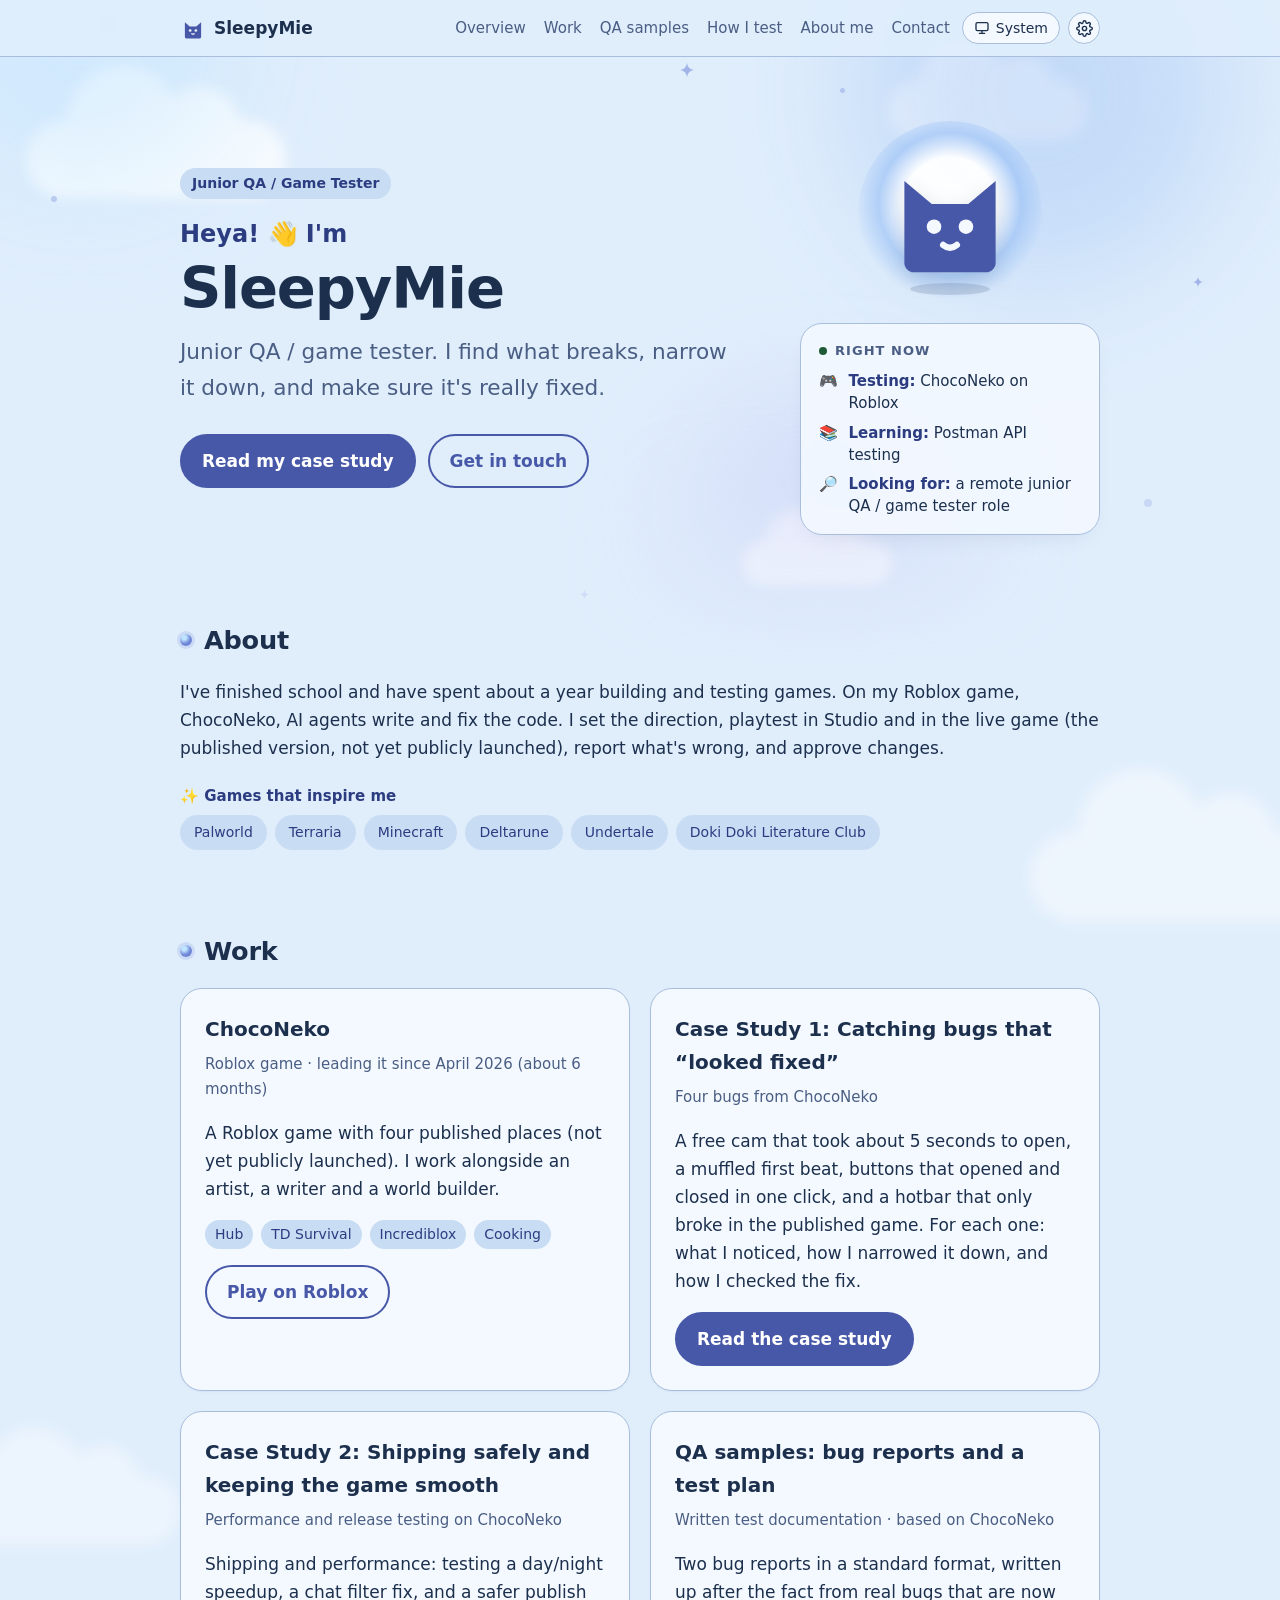
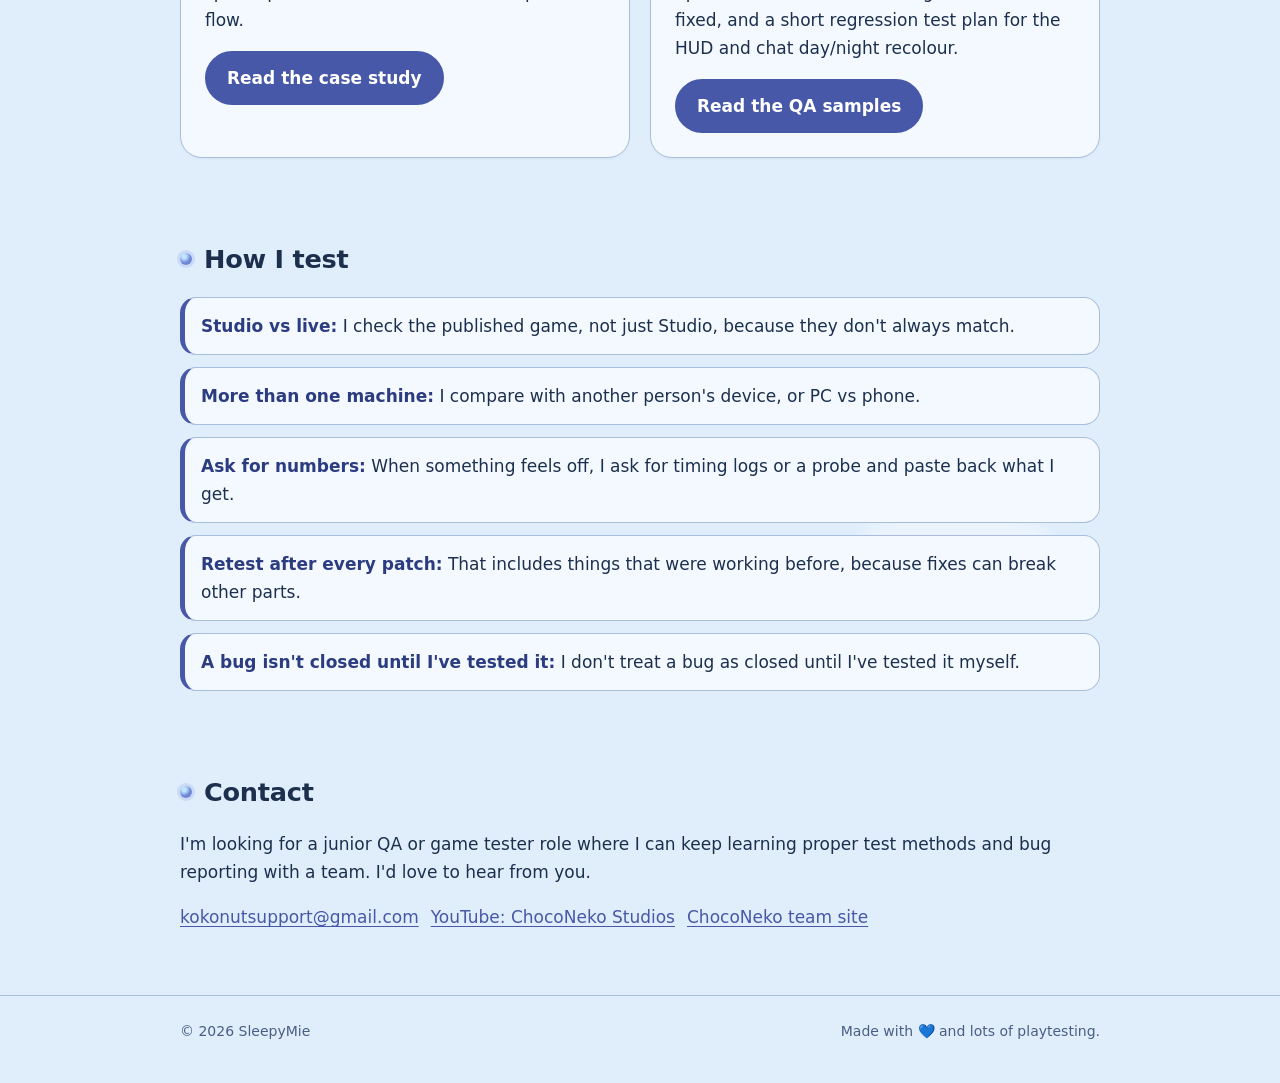
==== index.html @ c4dbbc70 "Night sky FX and Site settings panel" ====
<!doctype html>
<html lang="en">
<head>
<meta charset="utf-8">
<meta name="viewport" content="width=device-width,initial-scale=1">
<meta name="color-scheme" content="light dark">
<meta name="theme-color" content="#e0eefc" media="(prefers-color-scheme: light)">
<meta name="theme-color" content="#0e1626" media="(prefers-color-scheme: dark)">
<script>(function(d){var t,f,r,n=navigator,c=n.connection,m=function(q){return!!(window.matchMedia&&matchMedia(q).matches)};try{t=localStorage.getItem('theme');f=localStorage.getItem('fx');r=localStorage.getItem('reduceMotion')}catch(e){}if(t==='light'||t==='dark')d.setAttribute('data-theme',t);if(f!=='full'&&f!=='lite'&&f!=='off'){f=(m('(max-width:600px)')||(n.hardwareConcurrency&&n.hardwareConcurrency<=4)||(c&&c.saveData))?'lite':'full';d.setAttribute('data-fx-auto',f)}d.setAttribute('data-fx',f);d.setAttribute('data-motion',r==='1'||(r!=='0'&&m('(prefers-reduced-motion: reduce)'))?'reduce':'ok')})(document.documentElement)</script>
<title>SleepyMie | Junior QA / Game Tester</title>
<meta name="description" content="SleepyMie, junior QA and game tester. I find what breaks, narrow it down, and make sure it's really fixed.">
<link rel="stylesheet" href="styles.css">
<script src="theme.js" defer></script>
<script src="settings.js" defer></script>
<script src="fx.js" defer></script>
</head>
<body>
<div class="nightfx" aria-hidden="true"><div class="starfield"><i class="sf sf1"></i><i class="sf sf2"></i><i class="sf sf3"></i><i class="sf sf4"></i></div><div class="haze"><i class="hz h1"></i><i class="hz h2"></i><i class="hz h3"></i><i class="hz h4"></i></div></div>
<div class="sky" aria-hidden="true"><div class="orbs"><span class="orb o1"></span><span class="orb o2"></span><span class="orb o3"></span><span class="orb o4"></span><span class="orb o5"></span><span class="orb o6"></span><span class="orb o7"></span><span class="orb o8"></span><span class="star t1"></span><span class="star t2"></span><span class="star t3"></span><span class="star t4"></span><span class="star t5"></span><span class="star t6"></span><span class="star t7"></span><span class="star t8"></span><span class="star big t9"></span><span class="star big t10"></span><span class="star big t11"></span><span class="star big t12"></span></div><div class="clouds"><span class="cloud c1"></span><span class="cloud c2"></span><span class="cloud c3"></span><span class="cloud c4"></span><span class="cloud c5"></span><span class="cloud c6"></span></div></div>
<header class="nav"><div class="wrap">
  <a class="brand" href="#top"><svg viewBox="0 0 32 32" aria-hidden="true"><path d="M6 27V9l6 5h8l6-5v18c0 1-1 2-2 2H8c-1 0-2-1-2-2z" fill="currentColor"/><circle class="logo-face" cx="12.5" cy="19" r="1.6"/><circle class="logo-face" cx="19.5" cy="19" r="1.6"/><path class="logo-mouth" d="M14.5 23q1.5 1.2 3 0" stroke-width="1.4" fill="none" stroke-linecap="round"/></svg>SleepyMie</a>
  <nav aria-label="Main"><ul>
    <li class="hide-sm"><a href="#about">Overview</a></li>
    <li><a href="#work">Work</a></li>
    <li><a href="qa-samples.html">QA samples</a></li>
    <li class="hide-sm"><a href="#how-i-test">How I test</a></li>
    <li><a href="about-me.html">About me</a></li>
    <li><a href="#contact">Contact</a></li>
  </ul></nav>
  <button type="button" class="theme-toggle" id="theme-toggle" data-mode="system" aria-label="Theme: System. Switch to Light" title="Theme: System" hidden><svg class="i-system" viewBox="0 0 24 24" aria-hidden="true"><rect x="3" y="4" width="18" height="12" rx="2"/><path d="M8 20h8M12 16v4"/></svg><svg class="i-light" viewBox="0 0 24 24" aria-hidden="true"><circle cx="12" cy="12" r="4"/><path d="M12 2v2M12 20v2M4.9 4.9l1.4 1.4M17.7 17.7l1.4 1.4M2 12h2M20 12h2M4.9 19.1l1.4-1.4M17.7 6.3l1.4-1.4"/></svg><svg class="i-dark" viewBox="0 0 24 24" aria-hidden="true"><path d="M21 12.8A9 9 0 1 1 11.2 3a7 7 0 0 0 9.8 9.8z"/></svg><span class="theme-label">System</span></button>
  <button type="button" class="settings-toggle" id="settings-toggle" aria-haspopup="dialog" aria-expanded="false" aria-label="Site settings" title="Site settings" hidden><svg viewBox="0 0 24 24" aria-hidden="true"><circle cx="12" cy="12" r="3"/><path d="M19.4 15a1.65 1.65 0 0 0 .33 1.82l.06.06a2 2 0 1 1-2.83 2.83l-.06-.06a1.65 1.65 0 0 0-1.82-.33 1.65 1.65 0 0 0-1 1.51V21a2 2 0 1 1-4 0v-.09A1.65 1.65 0 0 0 9 19.4a1.65 1.65 0 0 0-1.82.33l-.06.06a2 2 0 1 1-2.83-2.83l.06-.06A1.65 1.65 0 0 0 4.68 15a1.65 1.65 0 0 0-1.51-1H3a2 2 0 1 1 0-4h.09A1.65 1.65 0 0 0 4.6 9a1.65 1.65 0 0 0-.33-1.82l-.06-.06a2 2 0 1 1 2.83-2.83l.06.06A1.65 1.65 0 0 0 9 4.68a1.65 1.65 0 0 0 1-1.51V3a2 2 0 1 1 4 0v.09a1.65 1.65 0 0 0 1 1.51 1.65 1.65 0 0 0 1.82-.33l.06-.06a2 2 0 1 1 2.83 2.83l-.06.06A1.65 1.65 0 0 0 19.4 9a1.65 1.65 0 0 0 1.51 1H21a2 2 0 1 1 0 4h-.09a1.65 1.65 0 0 0-1.51 1z"/></svg></button>
</div></header>

<main id="top" class="wrap">
  <section class="hero">
    <div class="hero-bg" aria-hidden="true">
      <span class="blob b1"></span><span class="blob b2"></span><span class="blob b3"></span>
      <span class="spark s1"><svg viewBox="0 0 10 10"><path d="M5 0q.6 4.4 5 5-4.4.6-5 5-.6-4.4-5-5 4.4-.6 5-5z"/></svg></span><span class="spark s2"><svg viewBox="0 0 10 10"><path d="M5 0q.6 4.4 5 5-4.4.6-5 5-.6-4.4-5-5 4.4-.6 5-5z"/></svg></span><span class="spark s3"><svg viewBox="0 0 10 10"><path d="M5 0q.6 4.4 5 5-4.4.6-5 5-.6-4.4-5-5 4.4-.6 5-5z"/></svg></span><span class="spark s4"><svg viewBox="0 0 10 10"><path d="M5 0q.6 4.4 5 5-4.4.6-5 5-.6-4.4-5-5 4.4-.6 5-5z"/></svg></span>
      <span class="dot d1"></span><span class="dot d2"></span><span class="dot d3"></span>
    </div>
    <div class="hero-grid">
      <div class="hero-text">
        <span class="tag">Junior QA / Game Tester</span>
        <p class="hello">Heya! <span class="wave">👋</span> I'm</p>
        <h1>SleepyMie</h1>
        <p class="lead">Junior QA / game tester. I find what breaks, narrow it down, and make sure it's really fixed.</p>
        <div class="btns">
          <a class="btn primary" href="case-study-1.html">Read my case study</a>
          <a class="btn ghost" href="#contact">Get in touch</a>
        </div>
      </div>
      <div class="hero-side">
        <div class="mascot" aria-hidden="true">
          <svg class="mascot-cat" viewBox="0 0 32 32"><path d="M6 27V9l6 5h8l6-5v18c0 1-1 2-2 2H8c-1 0-2-1-2-2z" fill="currentColor"/><g class="eyes"><circle class="logo-face" cx="12.5" cy="19" r="1.6"/><circle class="logo-face" cx="19.5" cy="19" r="1.6"/></g><path class="logo-mouth" d="M14.5 23q1.5 1.2 3 0" stroke-width="1.4" fill="none" stroke-linecap="round"/></svg>
          <span class="mascot-shadow"></span>
        </div>
        <div class="now-card">
          <h2 class="now-title"><span class="now-dot" aria-hidden="true"></span>Right now</h2>
          <ul>
            <li><span class="emo" aria-hidden="true">🎮</span><span><strong>Testing:</strong> ChocoNeko on Roblox</span></li>
            <li><span class="emo" aria-hidden="true">📚</span><span><strong>Learning:</strong> Postman API testing</span></li>
            <li><span class="emo" aria-hidden="true">🔎</span><span><strong>Looking for:</strong> a remote junior QA / game tester role</span></li>
          </ul>
        </div>
      </div>
    </div>
  </section>

  <section id="about">
    <h2>About</h2>
    <p>I've finished school and have spent about a year building and testing games. On my Roblox game, ChocoNeko, AI agents write and fix the code. I set the direction, playtest in Studio and in the live game (the published version, not yet publicly launched), report what's wrong, and approve changes.</p>
    <div class="inspire">
      <p class="inspire-title"><span aria-hidden="true">✨</span> Games that inspire me</p>
      <ul class="chips games" aria-label="Games that inspire me">
        <li><a href="about-me.html">Palworld</a></li>
        <li><a href="about-me.html">Terraria</a></li>
        <li><a href="about-me.html">Minecraft</a></li>
        <li><a href="about-me.html">Deltarune</a></li>
        <li><a href="about-me.html">Undertale</a></li>
        <li><a href="about-me.html">Doki Doki Literature Club</a></li>
      </ul>
    </div>
  </section>

  <section id="work">
    <h2>Work</h2>
    <div class="grid two">
      <div class="card">
        <h3>ChocoNeko</h3>
        <p class="meta">Roblox game &middot; leading it since April 2026 (about 6 months)</p>
        <p>A Roblox game with four published places (not yet publicly launched). I work alongside an artist, a writer and a world builder.</p>
        <ul class="chips" aria-label="Published places">
          <li>Hub</li><li>TD Survival</li><li>Incrediblox</li><li>Cooking</li>
        </ul>
        <a class="btn" href="https://www.roblox.com/games/129419556998762/Choco-Neko" target="_blank" rel="noopener">Play on Roblox</a>
      </div>
      <div class="card">
        <h3>Case Study 1: Catching bugs that &ldquo;looked fixed&rdquo;</h3>
        <p class="meta">Four bugs from ChocoNeko</p>
        <p>A free cam that took about 5 seconds to open, a muffled first beat, buttons that opened and closed in one click, and a hotbar that only broke in the published game. For each one: what I noticed, how I narrowed it down, and how I checked the fix.</p>
        <a class="btn primary" href="case-study-1.html">Read the case study</a>
      </div>
      <div class="card">
        <h3>Case Study 2: Shipping safely and keeping the game smooth</h3>
        <p class="meta">Performance and release testing on ChocoNeko</p>
        <p>Shipping and performance: testing a day/night speedup, a chat filter fix, and a safer publish flow.</p>
        <a class="btn primary" href="case-study-2.html">Read the case study</a>
      </div>
      <div class="card">
        <h3>QA samples: bug reports and a test plan</h3>
        <p class="meta">Written test documentation &middot; based on ChocoNeko</p>
        <p>Two bug reports in a standard format, written up after the fact from real bugs that are now fixed, and a short regression test plan for the HUD and chat day/night recolour.</p>
        <a class="btn primary" href="qa-samples.html">Read the QA samples</a>
      </div>
    </div>
  </section>

  <section id="how-i-test">
    <h2>How I test</h2>
    <ul class="habits">
      <li><strong>Studio vs live:</strong> I check the published game, not just Studio, because they don't always match.</li>
      <li><strong>More than one machine:</strong> I compare with another person's device, or PC vs phone.</li>
      <li><strong>Ask for numbers:</strong> When something feels off, I ask for timing logs or a probe and paste back what I get.</li>
      <li><strong>Retest after every patch:</strong> That includes things that were working before, because fixes can break other parts.</li>
      <li><strong>A bug isn't closed until I've tested it:</strong> I don't treat a bug as closed until I've tested it myself.</li>
    </ul>
  </section>

  <section id="contact" class="contact">
    <h2>Contact</h2>
    <p>I'm looking for a junior QA or game tester role where I can keep learning proper test methods and bug reporting with a team. I'd love to hear from you.</p>
    <ul>
      <li><a href="mailto:kokonutsupport@gmail.com">kokonutsupport@gmail.com</a></li>
      <li><a href="https://www.youtube.com/@ChocoNekoStudios" target="_blank" rel="noopener">YouTube: ChocoNeko Studios</a></li>
      <li><a href="https://sleepymiemoo.github.io/choconeko-site/" target="_blank" rel="noopener">ChocoNeko team site</a></li>
    </ul>
  </section>
</main>

<footer><div class="wrap footer-row"><span>&copy; 2026 SleepyMie</span><span class="made">Made with <span aria-label="love" role="img">💙</span> and lots of playtesting.</span></div></footer>
</body>
</html>
---- styles.css ----
/* Theme: Blueberry (light) and Blueberry Night (dark), from the ChocoNeko UI theme */
:root{--radius:22px;--max:960px}
:root,[data-theme='light']{color-scheme:light;--bg:#e0eefc;--card:#f4f9ff;--soft:#c8dcf4;--tint:#ecf6ff;--tint-2:#d2e4f8;--border:#a8bedc;--text:#1c304e;--muted:#4a5e84;--strong:#2c3c80;--accent:#4858a8;--accent-hover:#36448a;--on-accent:#ffffff;--pop:#6f86d6;--ok-bg:#dcf1e3;--ok-text:#1f5a36;--danger-bg:#ffe0da;--danger-text:#a83026;--header-bg:rgba(224,238,252,.92);--shadow:rgba(28,48,78,.06);--logo:#4858a8;--logo-face:#f4f9ff;--blob-a:#9cc0f4;--blob-b:#b7b4f2;--blob-c:#bfe4ff;--shadow-lift:rgba(28,48,78,.14);--spark:#6f86d6;--halo:#ffffff;--halo-2:rgba(150,190,245,.6);--orb:#2c4180;--cloud:#ffffff;--orbs-vis:hidden;--clouds-vis:visible;--haze-a:#c4d2f6;--haze-b:#bcdcf8;--haze-c:#d2c8f4;--star:#ffffff}
[data-theme='dark']{color-scheme:dark;--bg:#0e1626;--card:#16223a;--soft:#1f3052;--tint:#1a2844;--tint-2:#223459;--border:#33497a;--text:#e4eeff;--muted:#a6b8d8;--strong:#c6d2ff;--accent:#9fb2ff;--accent-hover:#c2ceff;--on-accent:#0e1626;--pop:#8a9cf0;--ok-bg:#173a29;--ok-text:#a6e3bb;--danger-bg:#3d1d22;--danger-text:#ffb4aa;--header-bg:rgba(14,22,38,.9);--shadow:rgba(0,0,0,.3);--logo:#9fb2ff;--logo-face:#0e1626;--blob-a:#2b4f9c;--blob-b:#3d3b96;--blob-c:#1d5b8f;--shadow-lift:rgba(0,0,0,.45);--spark:#9fb2ff;--halo:#2c4180;--halo-2:rgba(44,65,128,.5);--orb:#25366c;--cloud:#ffffff;--orbs-vis:visible;--clouds-vis:hidden;--haze-a:#3b4fa8;--haze-b:#1e4f94;--haze-c:#4b3c9e;--star:#e8eeff}
@media (prefers-color-scheme: dark){
  :root:not([data-theme]){color-scheme:dark;--bg:#0e1626;--card:#16223a;--soft:#1f3052;--tint:#1a2844;--tint-2:#223459;--border:#33497a;--text:#e4eeff;--muted:#a6b8d8;--strong:#c6d2ff;--accent:#9fb2ff;--accent-hover:#c2ceff;--on-accent:#0e1626;--pop:#8a9cf0;--ok-bg:#173a29;--ok-text:#a6e3bb;--danger-bg:#3d1d22;--danger-text:#ffb4aa;--header-bg:rgba(14,22,38,.9);--shadow:rgba(0,0,0,.3);--logo:#9fb2ff;--logo-face:#0e1626;--blob-a:#2b4f9c;--blob-b:#3d3b96;--blob-c:#1d5b8f;--shadow-lift:rgba(0,0,0,.45);--spark:#9fb2ff;--halo:#2c4180;--halo-2:rgba(44,65,128,.5);--orb:#25366c;--cloud:#ffffff;--orbs-vis:visible;--clouds-vis:hidden;--haze-a:#3b4fa8;--haze-b:#1e4f94;--haze-c:#4b3c9e;--star:#e8eeff}
}
*{box-sizing:border-box}
html{scroll-behavior:smooth}
body{margin:0;background:var(--bg);color:var(--text);font:17px/1.65 system-ui,-apple-system,"Segoe UI",Roboto,Helvetica,Arial,sans-serif;-webkit-font-smoothing:antialiased}
a{color:var(--accent);text-underline-offset:3px}
a:hover{color:var(--accent-hover)}
a:focus-visible{outline:3px solid var(--accent);outline-offset:2px;border-radius:4px}
.wrap{max-width:var(--max);margin:0 auto;padding:0 20px}
header.nav{position:sticky;top:0;z-index:5;background:var(--header-bg);backdrop-filter:blur(6px);border-bottom:1px solid var(--border)}
header.nav .wrap{display:flex;align-items:center;justify-content:space-between;height:56px}
.brand{font-weight:700;text-decoration:none;color:var(--text);display:flex;align-items:center;gap:8px}
.brand svg{width:26px;height:26px;color:var(--logo)}
.brand svg .logo-face{fill:var(--logo-face)}
.brand svg .logo-mouth{stroke:var(--logo-face)}
nav ul{display:flex;gap:18px;list-style:none;margin:0;padding:0;font-size:15px}
nav a{text-decoration:none;color:var(--muted)}
nav a:hover{color:var(--accent)}
nav a[aria-current="page"]{color:var(--text);font-weight:600}
.hero{padding:72px 0 48px}
.hero .tag{display:inline-block;background:var(--soft);color:var(--strong);font-size:14px;font-weight:600;padding:4px 12px;border-radius:999px;margin-bottom:16px}
.hero h1{font-size:clamp(2.4rem,6vw,3.6rem);line-height:1.1;margin:0 0 14px;letter-spacing:-.02em}
.hero p.lead{font-size:clamp(1.1rem,2.4vw,1.35rem);color:var(--muted);max-width:40ch;margin:0 0 28px}
.btns{display:flex;flex-wrap:wrap;gap:12px}
.btn{display:inline-block;padding:11px 20px;border-radius:999px;font-weight:600;text-decoration:none;border:2px solid var(--accent);transition:transform .18s cubic-bezier(.34,1.56,.64,1),background-color .18s,border-color .18s,color .18s}
.btn:hover{transform:translateY(-2px) scale(1.03)}
.btn:active{transform:translateY(0) scale(.98)}
.btn.primary{background:var(--accent);color:var(--on-accent)}
.btn.primary:hover{background:var(--accent-hover);border-color:var(--accent-hover);color:var(--on-accent)}
.btn.ghost{color:var(--accent)}
section{padding:40px 0}
section h2{font-size:1.6rem;margin:0 0 16px;letter-spacing:-.01em}
section h2::before{content:"";display:inline-block;width:12px;height:12px;border-radius:50%;background:radial-gradient(circle at 35% 30%,var(--blob-c) 0 18%,var(--pop) 55%);box-shadow:0 0 0 3px color-mix(in srgb,var(--pop) 18%,transparent);margin-right:12px;vertical-align:middle;transform:translateY(-2px)}
.grid{display:grid;gap:20px;grid-template-columns:1fr}
@media(min-width:760px){.grid.two{grid-template-columns:1fr 1fr}}
.card{background:var(--card);border:1px solid var(--border);border-radius:var(--radius);padding:24px;box-shadow:0 1px 2px var(--shadow);transition:transform .22s ease,box-shadow .22s ease,border-color .22s ease}
.card:hover{transform:translateY(-4px);box-shadow:0 14px 30px -10px var(--shadow-lift);border-color:color-mix(in srgb,var(--accent) 35%,var(--border))}
.card h3{margin:0 0 6px;font-size:1.25rem}
.card .meta{color:var(--muted);font-size:15px;margin:0 0 12px}
.chips{display:flex;flex-wrap:wrap;gap:8px;margin:12px 0 16px;padding:0;list-style:none}
.chips li{background:var(--soft);color:var(--strong);font-size:14px;padding:3px 10px;border-radius:999px}
.placeholder-link{display:inline-block;font-family:ui-monospace,Menlo,Consolas,monospace;font-size:14px;background:var(--tint);border:1px dashed var(--accent);padding:4px 10px;border-radius:8px;color:var(--strong)}
ul.habits{list-style:none;padding:0;margin:0;display:grid;gap:12px}
ul.habits li{background:var(--card);border:1px solid var(--border);border-left:5px solid var(--accent);border-radius:16px;padding:14px 16px}
ul.habits strong{color:var(--strong)}
.contact ul{list-style:none;padding:0;margin:0;display:flex;flex-wrap:wrap;gap:12px}
footer{border-top:1px solid var(--border);color:var(--muted);font-size:14px;padding:24px 0 40px;margin-top:24px}
/* Case study article */
article.cs{max-width:720px;margin:0 auto;padding:40px 0 20px}
article.cs h1{font-size:clamp(1.9rem,5vw,2.6rem);line-height:1.15;margin:0 0 16px;letter-spacing:-.02em}
article.cs h2{font-size:1.35rem;margin:36px 0 10px}
article.cs h2::before{display:none}
article.cs hr{border:0;border-top:1px solid var(--border);margin:32px 0}
article.cs p{margin:0 0 14px}
article.cs ul{padding-left:20px}
article.cs li{margin-bottom:8px}
.media-ph{display:flex;align-items:center;justify-content:center;gap:10px;min-height:150px;margin:18px 0 6px;border:2px dashed var(--accent);border-radius:14px;background:repeating-linear-gradient(45deg,var(--tint),var(--tint) 12px,var(--tint-2) 12px,var(--tint-2) 24px);color:var(--strong);font-weight:600;text-align:center;padding:16px}
.media-ph span.kind{background:var(--accent);color:var(--on-accent);font-size:12px;letter-spacing:.06em;padding:2px 8px;border-radius:6px}
.back{display:inline-block;margin-top:24px}
@media(max-width:560px){nav ul{gap:12px;font-size:14px} nav li.hide-sm{display:none} .hero{padding:48px 0 32px} body{font-size:16px}}
article.cs.qa{max-width:820px}
.qa .toc{list-style:none;padding:0;margin:18px 0 0;display:grid;gap:8px}
.qa .toc li{margin:0}
.qa .kicker{margin:0 0 6px;font-size:14px;font-weight:600;color:var(--muted)}
.qa .label{display:inline-block;background:var(--soft);color:var(--strong);padding:2px 10px;border-radius:999px;font-size:13px}
.qa section.report{padding:0}
.qa section.report h2{margin:0 0 16px;line-height:1.3;overflow-wrap:anywhere}
.qa h3{font-size:1.05rem;margin:24px 0 8px;color:var(--strong)}
.qa dl.fields{display:grid;grid-template-columns:170px minmax(0,1fr);margin:0 0 8px;background:var(--card);border:1px solid var(--border);border-radius:12px;overflow:hidden}
.qa dl.fields dt,.qa dl.fields dd{margin:0;padding:10px 14px;border-top:1px solid var(--border);overflow-wrap:anywhere}
.qa dl.fields dt{font-weight:600;background:var(--tint);color:var(--strong)}
.qa dl.fields dt:first-of-type,.qa dl.fields dt:first-of-type+dd{border-top:0}
.qa .status{display:inline-block;background:var(--ok-bg);color:var(--ok-text);font-weight:600;padding:1px 10px;border-radius:999px}
.qa .ph{background:var(--tint);border:1px dashed var(--accent);border-radius:6px;padding:0 4px;color:var(--strong);font-family:ui-monospace,Menlo,Consolas,monospace;font-size:.88em}
.qa ul.attach{list-style:none;padding:0}
.qa table{width:100%;border-collapse:collapse;table-layout:fixed;font-size:15px;line-height:1.5;margin:0 0 8px;background:var(--card);border:1px solid var(--border)}
.qa th,.qa td{text-align:left;vertical-align:top;padding:9px 12px;border-bottom:1px solid var(--border);overflow-wrap:anywhere}
.qa th{background:var(--tint);color:var(--strong);font-weight:600}
.qa table.cases th:nth-child(1){width:68px}
.qa table.cases th:nth-child(2){width:120px}
.qa table.cases th:nth-child(5){width:84px}
.qa th{overflow-wrap:normal}
@media(max-width:640px){
  .qa dl.fields{grid-template-columns:1fr}
  .qa dl.fields dt{padding-bottom:2px;border-top:1px solid var(--border)}
  .qa dl.fields dd{border-top:0;padding-top:2px}
  .qa table.stack,.qa table.stack tbody,.qa table.stack tr,.qa table.stack td{display:block;width:100%}
  .qa table.stack{border:0;background:none}
  .qa table.stack thead{position:absolute;width:1px;height:1px;overflow:hidden;clip:rect(0 0 0 0)}
  .qa table.stack tr{background:var(--card);border:1px solid var(--border);border-radius:12px;margin-bottom:10px;padding:6px 0}
  .qa table.stack td{border:0;padding:4px 14px}
  .qa table.stack td::before{content:attr(data-label);display:block;font-size:12px;font-weight:600;letter-spacing:.04em;text-transform:uppercase;color:var(--muted)}
}
/* About me page */
article.cs.about{max-width:760px}
.about-intro{background:var(--soft);border-radius:var(--radius);padding:26px 28px 14px;margin:8px 0 8px;border:1px solid var(--border)}
.about-intro p.hello{font-size:1.3rem;margin:0 0 12px;color:var(--strong)}
article.cs.about ul.habits{padding-left:0}
article.cs.about ul.habits li{margin-bottom:0}
article.cs.about section.teammates{padding:8px 0 0}
article.cs.about section.teammates h2{font-size:1.15rem;margin:36px 0 6px}
article.cs.about section.teammates > p{color:var(--muted);font-size:15px}
article.cs.about section.teammates > p.dateline{font-size:13px;margin:0 0 10px;letter-spacing:.02em}
.quotes{display:grid;gap:12px;grid-template-columns:1fr;margin:14px 0 8px}
@media(min-width:640px){.quotes{grid-template-columns:1fr 1fr}}
.quote-card{margin:0;background:var(--card);border:1px solid var(--border);border-left:3px solid var(--pop);border-radius:12px;padding:14px 16px;display:flex;flex-direction:column;justify-content:space-between;gap:10px}
.quote-card blockquote{margin:0}
.quote-card blockquote p{margin:0;font-size:14.5px;line-height:1.6}
.quote-card figcaption{color:var(--muted);font-size:13px;font-weight:600}
nav a{white-space:nowrap}
@media(max-width:560px){.about-intro{padding:20px 18px 8px}}
header.nav .wrap{gap:12px}
.brand{flex-shrink:0}
header.nav nav{min-width:0;overflow-x:auto;scrollbar-width:none}
header.nav nav::-webkit-scrollbar{display:none}
/* Theme switch */
header.nav nav{margin-left:auto}
.theme-toggle{display:inline-flex;align-items:center;gap:6px;flex-shrink:0;height:32px;padding:0 11px;border:1px solid var(--border);border-radius:999px;background:var(--card);color:var(--text);font:inherit;font-size:14px;line-height:1;cursor:pointer}
.theme-toggle[hidden]{display:none}
.theme-toggle:hover{border-color:var(--accent);color:var(--accent)}
.theme-toggle:focus-visible{outline:3px solid var(--accent);outline-offset:2px}
.theme-toggle svg{display:none;width:16px;height:16px;fill:none;stroke:currentColor;stroke-width:2;stroke-linecap:round;stroke-linejoin:round}
.theme-toggle[data-mode="system"] .i-system,.theme-toggle[data-mode="light"] .i-light,.theme-toggle[data-mode="dark"] .i-dark{display:block}
[id]{scroll-margin-top:72px}
@media(max-width:900px){.theme-toggle{padding:0;width:32px;justify-content:center} .theme-label{position:absolute;width:1px;height:1px;overflow:hidden;clip:rect(0 0 0 0);white-space:nowrap}}
@media(max-width:760px){
  header.nav .wrap{flex-wrap:wrap;height:auto;padding:8px 16px 0;row-gap:2px}
  .brand{order:1}
  .theme-toggle{order:2;margin-left:auto}
  header.nav nav{order:3;flex-basis:100%;margin-left:0}
  nav ul{height:38px;align-items:center;gap:16px;font-size:14px}
  .brand{font-size:17px} .brand svg{width:24px;height:24px}
  [id]{scroll-margin-top:110px}
}
/* Lively homepage */
body{overflow-x:clip}
.hero{position:relative;isolation:isolate;padding:64px 0 44px}
.hero-bg{position:absolute;z-index:-1;top:-64px;bottom:-90px;left:50%;width:100vw;transform:translateX(-50%);overflow:hidden;pointer-events:none;-webkit-mask-image:linear-gradient(to bottom,#000 60%,transparent);mask-image:linear-gradient(to bottom,#000 60%,transparent)}
.blob{position:absolute;border-radius:50%;filter:blur(60px);opacity:.4}
.b1{width:380px;height:380px;background:var(--blob-a);top:-90px;right:4%}
.b2{width:300px;height:300px;background:var(--blob-b);bottom:-40px;right:24%;opacity:.38}
.b3{width:320px;height:320px;background:var(--blob-c);top:-120px;left:-80px;opacity:.45}
.spark{position:absolute;width:14px;height:14px;color:var(--spark);opacity:.55;animation:twinkle 3.6s ease-in-out infinite}
.spark svg{display:block;width:100%;height:100%;fill:currentColor}
.s1{top:70px;left:calc(50% + 40px)}
.s2{top:42%;right:6%;width:10px;height:10px;animation-delay:1.2s}
.s3{bottom:70px;left:calc(50% - 60px);width:9px;height:9px;animation-delay:2.1s}
.s4{top:26px;left:8%;width:11px;height:11px;animation-delay:.6s}
.dot{position:absolute;width:6px;height:6px;border-radius:50%;background:var(--pop);opacity:.35}
.d1{top:30%;left:4%}.d2{bottom:24%;right:10%;width:8px;height:8px}.d3{top:14%;right:34%;width:5px;height:5px}
@keyframes twinkle{0%,100%{transform:scale(.7) rotate(0);opacity:.25}50%{transform:scale(1) rotate(20deg);opacity:.7}}
.hero-grid{display:grid;grid-template-columns:minmax(0,1fr) 300px;gap:40px;align-items:center}
.hero .hello{font-size:clamp(1.2rem,2.6vw,1.5rem);font-weight:600;color:var(--strong);margin:0 0 2px}
.wave{display:inline-block;transform-origin:70% 75%;animation:wave 2.4s ease-in-out .6s 2}
@keyframes wave{0%,60%,100%{transform:rotate(0)}10%,30%{transform:rotate(14deg)}20%{transform:rotate(-8deg)}40%{transform:rotate(-4deg)}50%{transform:rotate(10deg)}}
.hero-side{display:flex;flex-direction:column;align-items:center;gap:18px}
.mascot{position:relative;width:184px;height:184px;display:grid;place-items:center}
.mascot::before{content:"";position:absolute;inset:0;border-radius:50%;background:radial-gradient(circle at 50% 45%,var(--halo) 0 34%,var(--halo-2) 52%,transparent 70%);opacity:.95;animation:breathe 7s ease-in-out infinite}
@keyframes breathe{0%,100%{transform:scale(.95)}50%{transform:scale(1.05)}}
.mascot-cat{position:relative;width:146px;height:146px;color:var(--logo);animation:float 4.5s ease-in-out infinite;filter:drop-shadow(0 6px 10px var(--shadow-lift))}
.mascot-cat .logo-face{fill:var(--logo-face)}
.mascot-cat .logo-mouth{stroke:var(--logo-face)}
.mascot-cat .eyes{transform-box:fill-box;transform-origin:center;animation:blink 5.5s infinite}
.mascot-shadow{position:absolute;bottom:10px;width:80px;height:12px;border-radius:50%;background:var(--shadow-lift);animation:shadow 4.5s ease-in-out infinite}
@keyframes float{0%,100%{transform:translateY(0)}50%{transform:translateY(-8px)}}
@keyframes shadow{0%,100%{transform:scaleX(1);opacity:.9}50%{transform:scaleX(.8);opacity:.55}}
@keyframes blink{0%,93%,100%{transform:scaleY(1)}95.5%{transform:scaleY(.12)}}
.now-card{width:100%;background:color-mix(in srgb,var(--card) 88%,transparent);backdrop-filter:blur(6px);border:1px solid var(--border);border-radius:var(--radius);padding:16px 18px;box-shadow:0 10px 26px -14px var(--shadow-lift)}
section .now-card h2.now-title{display:flex;align-items:center;gap:8px;font-size:13px;font-weight:700;letter-spacing:.08em;text-transform:uppercase;color:var(--muted);margin:0 0 10px}
section .now-card h2.now-title::before{display:none}
.now-dot{width:8px;height:8px;border-radius:50%;background:var(--ok-text);box-shadow:0 0 0 0 var(--ok-text);animation:pulse 2.4s ease-out infinite}
@keyframes pulse{0%{box-shadow:0 0 0 0 color-mix(in srgb,var(--ok-text) 55%,transparent)}100%{box-shadow:0 0 0 8px transparent}}
.now-card ul{list-style:none;margin:0;padding:0;display:grid;gap:8px;font-size:15px;line-height:1.45}
.now-card li{display:flex;gap:10px;align-items:flex-start}
.now-card .emo{flex-shrink:0;width:1.3em;text-align:center}
.now-card strong{color:var(--strong)}
.inspire{margin-top:22px}
.inspire-title{font-weight:600;color:var(--strong);margin:0 0 4px;font-size:15px}
.chips.games{margin:6px 0 0}
.chips.games li{padding:0;background:none}
.chips.games a{display:inline-block;background:var(--soft);color:var(--strong);font-size:14px;padding:5px 13px;border-radius:999px;text-decoration:none;border:1px solid transparent;transition:transform .18s cubic-bezier(.34,1.56,.64,1),background-color .18s,color .18s}
.chips.games a:hover{background:var(--accent);color:var(--on-accent);transform:translateY(-2px) rotate(-2deg)}
.chips.games a:focus-visible{outline:3px solid var(--accent);outline-offset:2px}
.footer-row{display:flex;flex-wrap:wrap;justify-content:space-between;gap:6px 18px}
@media(max-width:760px){
  .hero{padding:36px 0 32px}
  .hero-grid{grid-template-columns:1fr;gap:22px}
  .hero-side{display:contents}
  .mascot{order:-1;width:92px;height:92px;margin:0 0 -6px -6px}
  .mascot-cat{width:72px;height:72px}
  .mascot-shadow{width:40px;height:7px;bottom:6px}
  .hero-text{order:0}
  .now-card{order:1}
  .b1{width:240px;height:240px;top:-60px;right:-60px}
  .b2{width:200px;height:200px;right:auto;left:30%;bottom:10%}
  .b3{width:220px;height:220px;top:auto;bottom:-60px;left:-90px}
  .s1{left:auto;right:14%;top:40px}.s3{left:70%}
}
/* Dreamy sky (homepage): orbs + stars in Night, clouds in Day */
body{position:relative}
.sky{position:absolute;z-index:-1;inset:0;overflow:hidden;pointer-events:none}
.orbs{visibility:var(--orbs-vis)}
.clouds{visibility:var(--clouds-vis)}
.orb{position:absolute;width:var(--s);height:var(--s);border-radius:50%;background:radial-gradient(circle,var(--orb) 0 26%,color-mix(in srgb,var(--orb) 50%,transparent) 46%,transparent 70%);opacity:var(--o);animation:orb var(--d,11s) ease-in-out infinite alternate;will-change:transform,opacity}
@keyframes orb{0%{transform:translate(0,0) scale(.9);opacity:calc(var(--o)*.6)}100%{transform:translate(var(--dx,14px),var(--dy,-12px)) scale(1.08);opacity:var(--o)}}
.o1{--s:240px;--o:.75;--d:12s;top:110px;left:-40px}
.o2{--s:130px;--o:.8;--d:9s;--dx:-10px;--dy:10px;top:40px;left:46%}
.o3{--s:110px;--o:.7;--d:10s;top:430px;right:6%}
.o4{--s:300px;--o:.4;--d:14s;--dy:16px;top:34%;left:-90px}
.o5{--s:220px;--o:.38;--d:13s;--dx:-16px;top:57%;right:-60px}
.o6{--s:160px;--o:.32;--d:15s;top:81%;left:34%}
.o7{--s:72px;--o:.6;--d:8s;--dx:-8px;top:64%;left:72%}
.o8{--s:190px;--o:.3;--d:16s;--dy:-14px;top:93%;left:6%}
.star{position:absolute;width:3px;height:3px;border-radius:50%;background:#e8eeff;box-shadow:0 0 6px 1px var(--accent);opacity:.2;animation:star var(--d,4s) ease-in-out infinite;animation-delay:var(--dl,0s)}
@keyframes star{0%,100%{opacity:.15;transform:scale(.7)}50%{opacity:.95;transform:scale(1.15)}}
.t1{top:96px;left:28%;--d:3.8s}.t2{top:180px;left:62%;--d:4.6s;--dl:1.1s}.t3{top:300px;left:9%;--d:5.2s;--dl:.4s}.t4{top:58px;right:12%;--d:4.2s;--dl:2s}
.t5{top:420px;left:52%;--d:5.8s;--dl:1.6s}.t6{top:26%;right:22%;--d:4.9s;--dl:.8s}.t7{top:47%;left:12%;--d:6.2s;--dl:2.4s}.t8{top:70%;right:8%;--d:5.4s;--dl:1.3s}
.star.big{width:4px;height:4px;box-shadow:0 0 9px 2px var(--accent)}
.t9{top:150px;left:84%;--d:6.6s;--dl:.3s}.t10{top:36%;left:41%;--d:7.2s;--dl:2.8s}.t11{top:61%;left:58%;--d:5.9s;--dl:1.9s}.t12{top:87%;left:24%;--d:6.8s;--dl:.9s}
.cloud{position:absolute;width:var(--w);height:calc(var(--w)*.3);border-radius:999px;background:var(--cloud);opacity:var(--o);filter:blur(7px);animation:drift var(--d,60s) ease-in-out infinite alternate;will-change:transform}
.cloud::before,.cloud::after{content:"";position:absolute;border-radius:50%;background:inherit}
.cloud::before{width:calc(var(--w)*.42);height:calc(var(--w)*.42);left:16%;top:calc(var(--w)*-.21)}
.cloud::after{width:calc(var(--w)*.3);height:calc(var(--w)*.3);left:52%;top:calc(var(--w)*-.13)}
@keyframes drift{0%{transform:translateX(0)}100%{transform:translateX(var(--dx,70px))}}
.c1{--w:260px;--o:.75;--d:58s;top:120px;left:2%}
.c2{--w:200px;--o:.7;--d:66s;--dx:-60px;top:80px;right:15%}
.c3{--w:150px;--o:.6;--d:50s;top:540px;left:58%}
.c4{--w:300px;--o:.45;--d:72s;--dx:-80px;top:31%;right:-50px}
.c5{--w:230px;--o:.4;--d:64s;top:55%;left:-50px}
.c6{--w:190px;--o:.35;--d:70s;--dx:-50px;top:79%;right:18%}
@media(max-width:760px){
  .o1{--s:170px;top:150px;left:-60px}.o2{--s:90px;top:60px;left:auto;right:10%}.o3{display:none}
  .o4{--s:200px}.o5{--s:160px}.o6{--s:120px;left:20%}
  .t2{left:78%}.t5{display:none}.o7{display:none}.t10{left:30%}
  .c1{--w:180px;top:150px;left:-30px}.c2{--w:140px;top:70px;right:-20px}.c3{display:none}
  .c4{--w:200px}.c5{--w:170px}.c6{--w:140px}
}
/* Night FX (homepage): fixed haze + dense starfield. fx.js drives orbs/parallax; settings.js sets data-fx / data-motion */
.fx-js .orb{animation:none}
.nightfx{position:fixed;inset:0;z-index:-2;overflow:hidden;pointer-events:none;contain:strict}
[data-theme='light'] .nightfx{display:none}
@media (prefers-color-scheme: light){:root:not([data-theme]) .nightfx{display:none}}
.starfield{position:absolute;left:0;top:0;width:100%;height:100%;color:var(--star);will-change:transform}
.sf{position:absolute;left:0;top:0;width:1px;height:1px;border-radius:50%;opacity:var(--hi);animation:sf var(--d) ease-in-out var(--dl) infinite alternate;will-change:opacity}
@keyframes sf{0%{opacity:var(--lo)}100%{opacity:var(--hi)}}
.sf1{--d:5.3s;--dl:-1s;--lo:.22;--hi:.75}
.sf2{--d:7.1s;--dl:-3.4s;--lo:.15;--hi:.7}
.sf3{--d:4.4s;--dl:-.6s;--lo:.3;--hi:.9}
.sf4{--d:6.3s;--dl:-2.2s;--lo:.35;--hi:.95}
.haze{position:absolute;inset:0}
.hz{position:absolute;left:var(--x);top:var(--y);width:var(--w);height:calc(var(--w)*var(--r,.7));margin:calc(var(--w)*var(--r,.7)/-2) 0 0 calc(var(--w)/-2);border-radius:50%;background:radial-gradient(closest-side,color-mix(in srgb,var(--c) 60%,transparent),color-mix(in srgb,var(--c) 24%,transparent) 55%,transparent);opacity:var(--ho,.36);animation:haze var(--d) ease-in-out var(--dl) infinite alternate;will-change:transform}
@keyframes haze{0%{transform:translate3d(0,0,0) rotate(0) scale(1)}50%{transform:translate3d(var(--hx),var(--hy),0) rotate(var(--rot)) scale(1.12)}100%{transform:translate3d(calc(var(--hx)*-.6),calc(var(--hy)*.7),0) rotate(calc(var(--rot)*-.5)) scale(.94)}}
.h1{--c:var(--haze-a);--w:72vmax;--x:16%;--y:20%;--d:46s;--dl:-8s;--hx:6vw;--hy:5vh;--rot:14deg}
.h2{--c:var(--haze-b);--w:62vmax;--x:88%;--y:34%;--d:58s;--dl:-21s;--hx:-6vw;--hy:6vh;--rot:-18deg;--r:.6}
.h3{--c:var(--haze-c);--w:66vmax;--x:58%;--y:96%;--d:52s;--dl:-30s;--hx:-7vw;--hy:-5vh;--rot:20deg}
.h4{--c:var(--haze-c);--w:44vmax;--x:-2%;--y:70%;--d:64s;--dl:-12s;--hx:6vw;--hy:-6vh;--rot:-12deg;--ho:.28;--r:.8}
/* Effects: Lite = fewer stars, static haze. Off = everything static. */
[data-fx='lite'] .sf2,[data-fx='lite'] .sf4,[data-fx='off'] .sf2,[data-fx='off'] .sf4{display:none}
[data-fx='lite'] .hz{animation:none;will-change:auto}
[data-fx='off'] .sky *,[data-fx='off'] .nightfx *,[data-fx='off'] .hero-bg *{animation:none!important;will-change:auto}
[data-fx='off'] .star,[data-motion='reduce'] .star{opacity:.7}
[data-motion='reduce'] .orb,[data-motion='reduce'] .cloud,[data-motion='reduce'] .sf,[data-motion='reduce'] .hz,[data-motion='reduce'] .starfield{will-change:auto}
/* Reduce motion: the site setting wins; the OS preference applies until the inline script has run */
[data-motion='reduce'],[data-motion='reduce'] *,[data-motion='reduce'] *::before,[data-motion='reduce'] *::after{animation:none!important;transition:none!important;scroll-behavior:auto!important}
[data-motion='reduce'] .card:hover,[data-motion='reduce'] .btn:hover,[data-motion='reduce'] .btn:active,[data-motion='reduce'] .chips.games a:hover{transform:none}
@media (prefers-reduced-motion: reduce){
  html:not([data-motion]),html:not([data-motion]) *,html:not([data-motion]) *::before,html:not([data-motion]) *::after{animation:none!important;transition:none!important;scroll-behavior:auto!important}
  html:not([data-motion]) .card:hover,html:not([data-motion]) .btn:hover,html:not([data-motion]) .btn:active,html:not([data-motion]) .chips.games a:hover{transform:none}
}
/* Site settings button + panel (every page) */
header.nav .wrap{position:relative}
.settings-toggle{display:inline-flex;align-items:center;justify-content:center;flex-shrink:0;width:32px;height:32px;margin-left:-4px;padding:0;border:1px solid var(--border);border-radius:999px;background:var(--card);color:var(--text);cursor:pointer}
.settings-toggle[hidden]{display:none}
.settings-toggle:hover,.settings-toggle[aria-expanded='true']{border-color:var(--accent);color:var(--accent)}
.settings-toggle:focus-visible{outline:3px solid var(--accent);outline-offset:2px}
.settings-toggle svg{width:17px;height:17px;fill:none;stroke:currentColor;stroke-width:2;stroke-linecap:round;stroke-linejoin:round;transition:transform .35s ease}
.settings-toggle[aria-expanded='true'] svg{transform:rotate(60deg)}
.settings-panel{position:absolute;top:calc(100% + 8px);right:20px;z-index:10;width:min(310px,calc(100vw - 24px));max-height:calc(100vh - 90px);overflow:auto;background:var(--card);color:var(--text);border:1px solid var(--border);border-radius:18px;box-shadow:0 18px 40px -12px var(--shadow-lift),0 2px 6px var(--shadow);padding:14px 16px 16px;font-size:15px;line-height:1.45}
.settings-panel[hidden]{display:none}
.sp-head{display:flex;align-items:center;justify-content:space-between;gap:8px}
.settings-panel h2{margin:0;font-size:1.05rem;letter-spacing:-.01em}
.sp-close{display:grid;place-items:center;width:30px;height:30px;padding:0;border:1px solid transparent;border-radius:50%;background:none;color:var(--muted);font:inherit;font-size:20px;line-height:1;cursor:pointer}
.sp-close:hover{color:var(--accent);border-color:var(--border)}
.sp-close:focus-visible,.sp-reset:focus-visible,.switch:focus-visible{outline:3px solid var(--accent);outline-offset:2px}
.sp-group{border:0;margin:14px 0 0;padding:0;min-width:0}
.sp-group legend,.sp-label{padding:0;margin:0 0 6px;font-size:13px;font-weight:700;letter-spacing:.06em;text-transform:uppercase;color:var(--muted)}
.seg{display:grid;grid-template-columns:repeat(3,1fr);gap:4px;padding:4px;border:1px solid var(--border);border-radius:999px;background:var(--bg)}
.seg label{position:relative;display:block;cursor:pointer}
.seg input{position:absolute;inset:0;width:100%;height:100%;margin:0;opacity:0;cursor:pointer}
.seg span{display:block;padding:5px 6px;border-radius:999px;text-align:center;font-size:14px;font-weight:600;color:var(--text);transition:background-color .15s,color .15s}
.seg label:hover span{color:var(--accent)}
.seg input:checked+span{background:var(--accent);color:var(--on-accent)}
.seg input:focus-visible+span{outline:3px solid var(--accent);outline-offset:2px}
.sp-hint{margin:6px 2px 0;font-size:13px;color:var(--muted)}
.sp-row{display:flex;align-items:center;justify-content:space-between;gap:12px;margin-top:16px}
.sp-row .sp-label{margin:0}
.switch{position:relative;flex-shrink:0;width:46px;height:26px;padding:0;border:2px solid var(--muted);border-radius:999px;background:var(--bg);cursor:pointer}
.switch::after{content:"";position:absolute;top:3px;left:3px;width:16px;height:16px;border-radius:50%;background:var(--muted);transition:transform .2s ease}
.switch[aria-checked='true']{background:var(--accent);border-color:var(--accent)}
.switch[aria-checked='true']::after{transform:translateX(20px);background:var(--on-accent)}
.sp-foot{margin-top:14px;padding-top:10px;border-top:1px solid var(--border);display:flex;justify-content:flex-end}
.sp-reset{padding:2px 4px;border:0;background:none;color:var(--accent);font:inherit;font-size:14px;text-decoration:underline;text-underline-offset:3px;cursor:pointer;border-radius:4px}
.sp-reset:hover{color:var(--accent-hover)}
@media(max-width:760px){
  .settings-toggle{order:2;margin-left:-4px}
  .settings-panel{right:12px;top:calc(100% + 6px)}
}
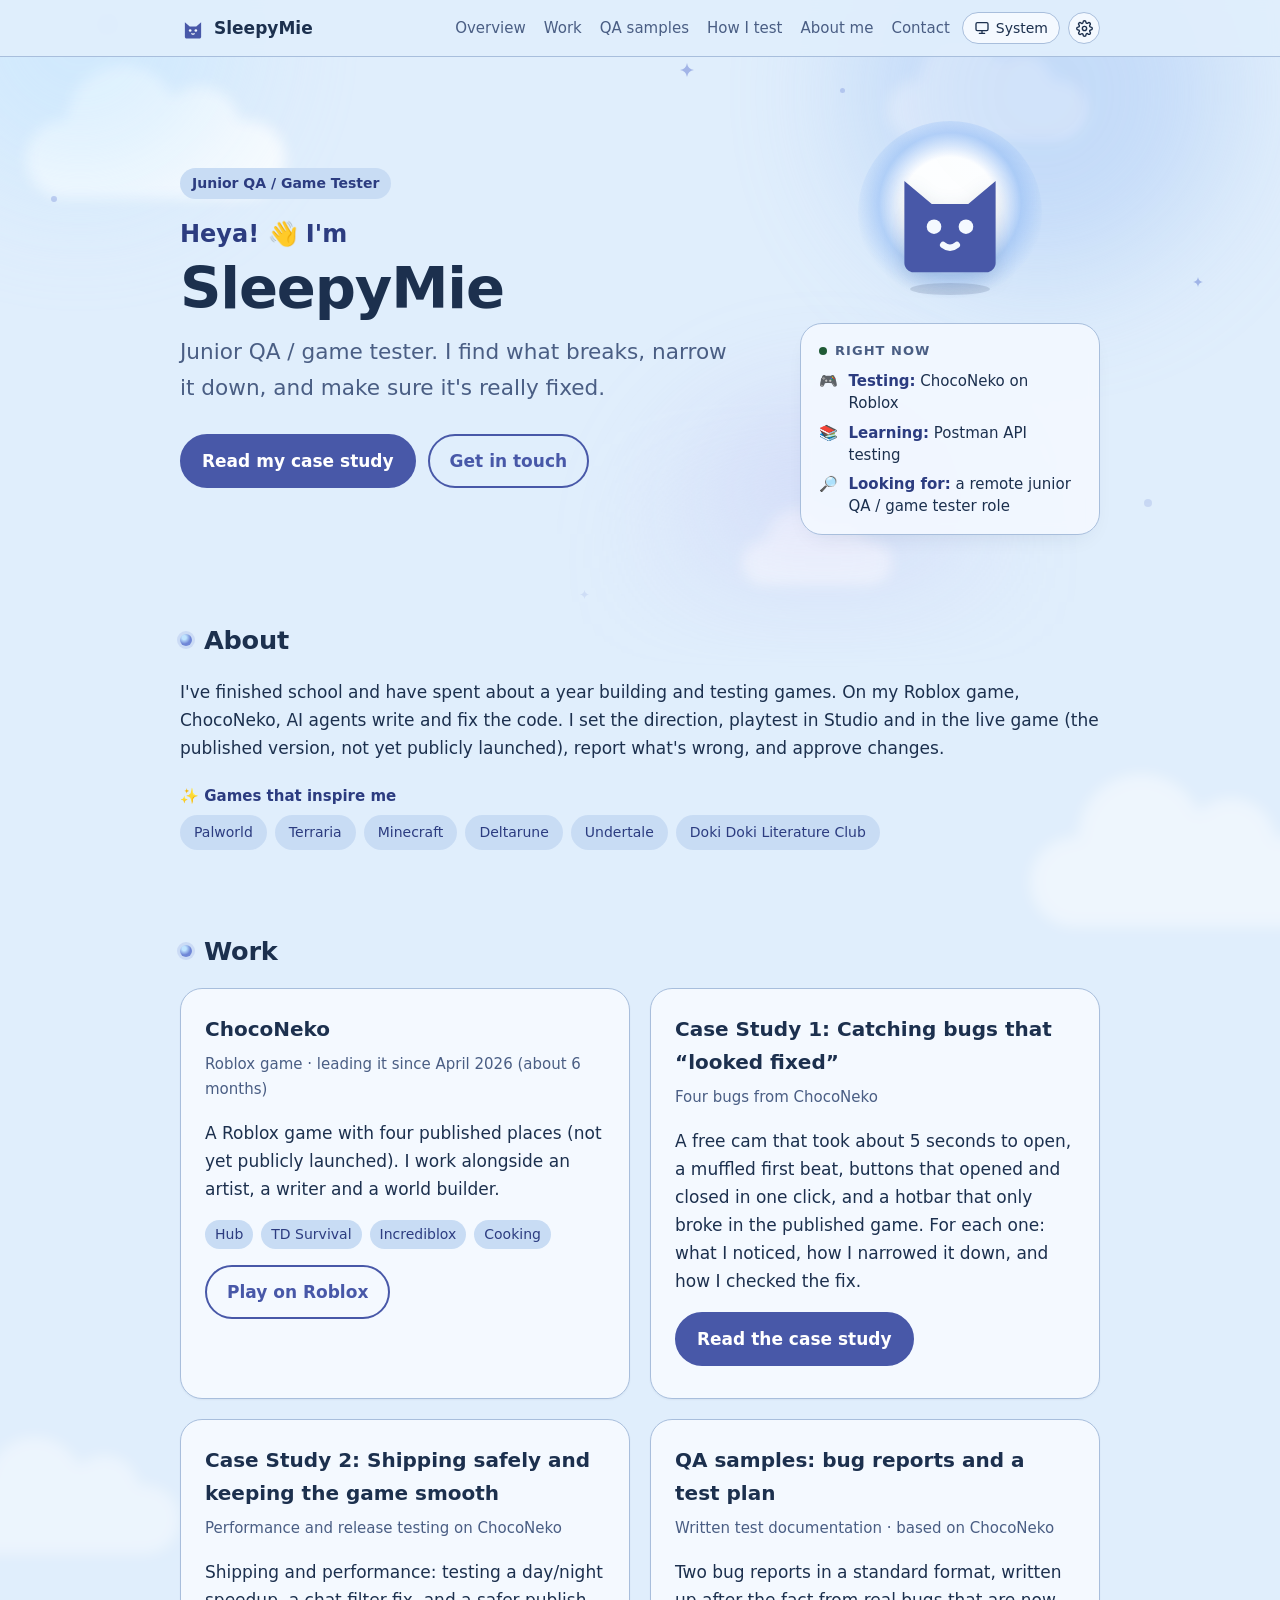
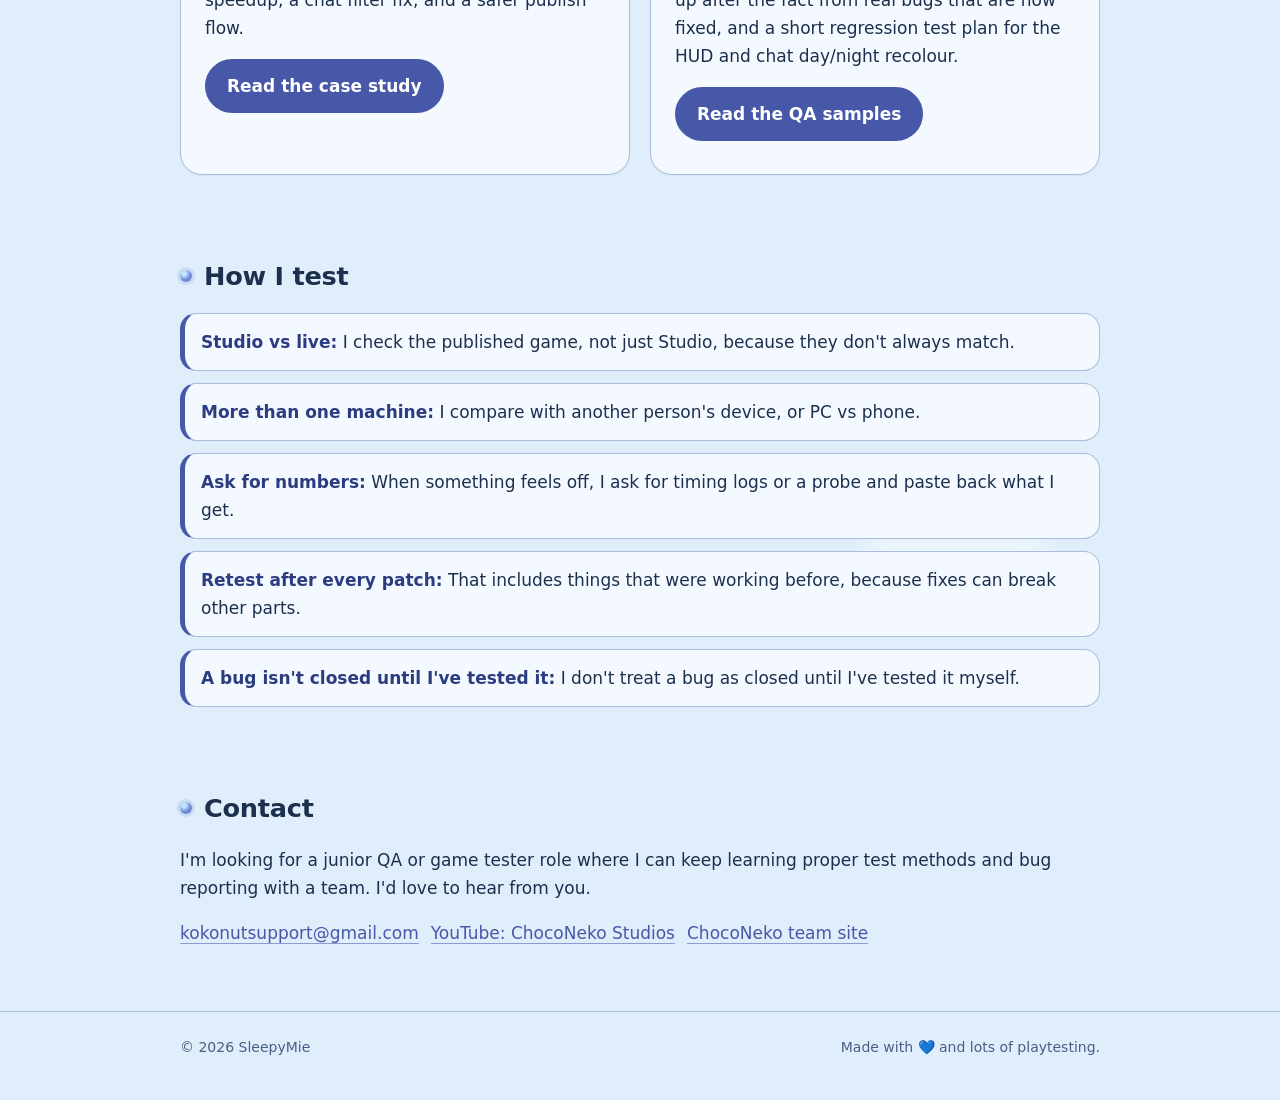
==== commit ac8289ea: "Micro-interactions: card glow, reveals, cat reactions, button and text touches" ====
--- a/index.html
+++ b/index.html
@@ -6,12 +6,17 @@
 <meta name="color-scheme" content="light dark">
 <meta name="theme-color" content="#e0eefc" media="(prefers-color-scheme: light)">
 <meta name="theme-color" content="#0e1626" media="(prefers-color-scheme: dark)">
-<script>(function(d){var t,f,r,n=navigator,c=n.connection,m=function(q){return!!(window.matchMedia&&matchMedia(q).matches)};try{t=localStorage.getItem('theme');f=localStorage.getItem('fx');r=localStorage.getItem('reduceMotion')}catch(e){}if(t==='light'||t==='dark')d.setAttribute('data-theme',t);if(f!=='full'&&f!=='lite'&&f!=='off'){f=(m('(max-width:600px)')||(n.hardwareConcurrency&&n.hardwareConcurrency<=4)||(c&&c.saveData))?'lite':'full';d.setAttribute('data-fx-auto',f)}d.setAttribute('data-fx',f);d.setAttribute('data-motion',r==='1'||(r!=='0'&&m('(prefers-reduced-motion: reduce)'))?'reduce':'ok')})(document.documentElement)</script>
+<script>(function(d){d.classList.add('js');var t,f,r,n=navigator,c=n.connection,m=function(q){return!!(window.matchMedia&&matchMedia(q).matches)};try{t=localStorage.getItem('theme');f=localStorage.getItem('fx');r=localStorage.getItem('reduceMotion')}catch(e){}if(t==='light'||t==='dark')d.setAttribute('data-theme',t);if(f!=='full'&&f!=='lite'&&f!=='off'){f=(m('(max-width:600px)')||(n.hardwareConcurrency&&n.hardwareConcurrency<=4)||(c&&c.saveData))?'lite':'full';d.setAttribute('data-fx-auto',f)}d.setAttribute('data-fx',f);d.setAttribute('data-motion',r==='1'||(r!=='0'&&m('(prefers-reduced-motion: reduce)'))?'reduce':'ok')})(document.documentElement)</script>
 <title>SleepyMie | Junior QA / Game Tester</title>
 <meta name="description" content="SleepyMie, junior QA and game tester. I find what breaks, narrow it down, and make sure it's really fixed.">
+<link rel="icon" href="favicon.ico" sizes="32x32">
+<link rel="icon" href="favicon.svg" type="image/svg+xml">
+<link rel="apple-touch-icon" href="apple-touch-icon.png">
 <link rel="stylesheet" href="styles.css">
 <script src="theme.js" defer></script>
 <script src="settings.js" defer></script>
+<script src="menu.js" defer></script>
+<script src="micro.js" defer></script>
 <script src="fx.js" defer></script>
 </head>
 <body>
@@ -19,7 +24,7 @@
 <div class="sky" aria-hidden="true"><div class="orbs"><span class="orb o1"></span><span class="orb o2"></span><span class="orb o3"></span><span class="orb o4"></span><span class="orb o5"></span><span class="orb o6"></span><span class="orb o7"></span><span class="orb o8"></span><span class="star t1"></span><span class="star t2"></span><span class="star t3"></span><span class="star t4"></span><span class="star t5"></span><span class="star t6"></span><span class="star t7"></span><span class="star t8"></span><span class="star big t9"></span><span class="star big t10"></span><span class="star big t11"></span><span class="star big t12"></span></div><div class="clouds"><span class="cloud c1"></span><span class="cloud c2"></span><span class="cloud c3"></span><span class="cloud c4"></span><span class="cloud c5"></span><span class="cloud c6"></span></div></div>
 <header class="nav"><div class="wrap">
   <a class="brand" href="#top"><svg viewBox="0 0 32 32" aria-hidden="true"><path d="M6 27V9l6 5h8l6-5v18c0 1-1 2-2 2H8c-1 0-2-1-2-2z" fill="currentColor"/><circle class="logo-face" cx="12.5" cy="19" r="1.6"/><circle class="logo-face" cx="19.5" cy="19" r="1.6"/><path class="logo-mouth" d="M14.5 23q1.5 1.2 3 0" stroke-width="1.4" fill="none" stroke-linecap="round"/></svg>SleepyMie</a>
-  <nav aria-label="Main"><ul>
+  <nav aria-label="Main" id="main-nav"><ul>
     <li class="hide-sm"><a href="#about">Overview</a></li>
     <li><a href="#work">Work</a></li>
     <li><a href="qa-samples.html">QA samples</a></li>
@@ -29,6 +34,7 @@
   </ul></nav>
   <button type="button" class="theme-toggle" id="theme-toggle" data-mode="system" aria-label="Theme: System. Switch to Light" title="Theme: System" hidden><svg class="i-system" viewBox="0 0 24 24" aria-hidden="true"><rect x="3" y="4" width="18" height="12" rx="2"/><path d="M8 20h8M12 16v4"/></svg><svg class="i-light" viewBox="0 0 24 24" aria-hidden="true"><circle cx="12" cy="12" r="4"/><path d="M12 2v2M12 20v2M4.9 4.9l1.4 1.4M17.7 17.7l1.4 1.4M2 12h2M20 12h2M4.9 19.1l1.4-1.4M17.7 6.3l1.4-1.4"/></svg><svg class="i-dark" viewBox="0 0 24 24" aria-hidden="true"><path d="M21 12.8A9 9 0 1 1 11.2 3a7 7 0 0 0 9.8 9.8z"/></svg><span class="theme-label">System</span></button>
   <button type="button" class="settings-toggle" id="settings-toggle" aria-haspopup="dialog" aria-expanded="false" aria-label="Site settings" title="Site settings" hidden><svg viewBox="0 0 24 24" aria-hidden="true"><circle cx="12" cy="12" r="3"/><path d="M19.4 15a1.65 1.65 0 0 0 .33 1.82l.06.06a2 2 0 1 1-2.83 2.83l-.06-.06a1.65 1.65 0 0 0-1.82-.33 1.65 1.65 0 0 0-1 1.51V21a2 2 0 1 1-4 0v-.09A1.65 1.65 0 0 0 9 19.4a1.65 1.65 0 0 0-1.82.33l-.06.06a2 2 0 1 1-2.83-2.83l.06-.06A1.65 1.65 0 0 0 4.68 15a1.65 1.65 0 0 0-1.51-1H3a2 2 0 1 1 0-4h.09A1.65 1.65 0 0 0 4.6 9a1.65 1.65 0 0 0-.33-1.82l-.06-.06a2 2 0 1 1 2.83-2.83l.06.06A1.65 1.65 0 0 0 9 4.68a1.65 1.65 0 0 0 1-1.51V3a2 2 0 1 1 4 0v.09a1.65 1.65 0 0 0 1 1.51 1.65 1.65 0 0 0 1.82-.33l.06-.06a2 2 0 1 1 2.83 2.83l-.06.06A1.65 1.65 0 0 0 19.4 9a1.65 1.65 0 0 0 1.51 1H21a2 2 0 1 1 0 4h-.09a1.65 1.65 0 0 0-1.51 1z"/></svg></button>
+  <button type="button" class="menu-toggle" id="menu-toggle" aria-expanded="false" aria-controls="main-nav" aria-label="Menu" hidden><svg viewBox="0 0 24 24" aria-hidden="true"><path class="i-open" d="M4 7h16M4 12h16M4 17h16"/><path class="i-close" d="M6 6l12 12M18 6L6 18"/></svg></button>
 </div></header>
 
 <main id="top" class="wrap">
@@ -51,8 +57,8 @@
       </div>
       <div class="hero-side">
         <div class="mascot" aria-hidden="true">
-          <svg class="mascot-cat" viewBox="0 0 32 32"><path d="M6 27V9l6 5h8l6-5v18c0 1-1 2-2 2H8c-1 0-2-1-2-2z" fill="currentColor"/><g class="eyes"><circle class="logo-face" cx="12.5" cy="19" r="1.6"/><circle class="logo-face" cx="19.5" cy="19" r="1.6"/></g><path class="logo-mouth" d="M14.5 23q1.5 1.2 3 0" stroke-width="1.4" fill="none" stroke-linecap="round"/></svg>
-          <span class="mascot-shadow"></span>
+          <svg class="mascot-cat" viewBox="0 0 32 32" aria-hidden="true" focusable="false"><path d="M6 27V9l6 5h8l6-5v18c0 1-1 2-2 2H8c-1 0-2-1-2-2z" fill="currentColor"/><g class="face"><g class="eyes"><circle class="logo-face" cx="12.5" cy="19" r="1.6"/><circle class="logo-face" cx="19.5" cy="19" r="1.6"/></g><path class="logo-mouth" d="M14.5 23q1.5 1.2 3 0" stroke-width="1.4" fill="none" stroke-linecap="round"/></g></svg>
+          <span class="mascot-shadow" aria-hidden="true"></span>
         </div>
         <div class="now-card">
           <h2 class="now-title"><span class="now-dot" aria-hidden="true"></span>Right now</h2>
--- a/styles.css
+++ b/styles.css
@@ -1,9 +1,9 @@
 /* Theme: Blueberry (light) and Blueberry Night (dark), from the ChocoNeko UI theme */
 :root{--radius:22px;--max:960px}
-:root,[data-theme='light']{color-scheme:light;--bg:#e0eefc;--card:#f4f9ff;--soft:#c8dcf4;--tint:#ecf6ff;--tint-2:#d2e4f8;--border:#a8bedc;--text:#1c304e;--muted:#4a5e84;--strong:#2c3c80;--accent:#4858a8;--accent-hover:#36448a;--on-accent:#ffffff;--pop:#6f86d6;--ok-bg:#dcf1e3;--ok-text:#1f5a36;--danger-bg:#ffe0da;--danger-text:#a83026;--header-bg:rgba(224,238,252,.92);--shadow:rgba(28,48,78,.06);--logo:#4858a8;--logo-face:#f4f9ff;--blob-a:#9cc0f4;--blob-b:#b7b4f2;--blob-c:#bfe4ff;--shadow-lift:rgba(28,48,78,.14);--spark:#6f86d6;--halo:#ffffff;--halo-2:rgba(150,190,245,.6);--orb:#2c4180;--cloud:#ffffff;--orbs-vis:hidden;--clouds-vis:visible;--haze-a:#c4d2f6;--haze-b:#bcdcf8;--haze-c:#d2c8f4;--star:#ffffff}
-[data-theme='dark']{color-scheme:dark;--bg:#0e1626;--card:#16223a;--soft:#1f3052;--tint:#1a2844;--tint-2:#223459;--border:#33497a;--text:#e4eeff;--muted:#a6b8d8;--strong:#c6d2ff;--accent:#9fb2ff;--accent-hover:#c2ceff;--on-accent:#0e1626;--pop:#8a9cf0;--ok-bg:#173a29;--ok-text:#a6e3bb;--danger-bg:#3d1d22;--danger-text:#ffb4aa;--header-bg:rgba(14,22,38,.9);--shadow:rgba(0,0,0,.3);--logo:#9fb2ff;--logo-face:#0e1626;--blob-a:#2b4f9c;--blob-b:#3d3b96;--blob-c:#1d5b8f;--shadow-lift:rgba(0,0,0,.45);--spark:#9fb2ff;--halo:#2c4180;--halo-2:rgba(44,65,128,.5);--orb:#25366c;--cloud:#ffffff;--orbs-vis:visible;--clouds-vis:hidden;--haze-a:#3b4fa8;--haze-b:#1e4f94;--haze-c:#4b3c9e;--star:#e8eeff}
+:root,[data-theme='light']{color-scheme:light;--bg:#e0eefc;--card:#f4f9ff;--soft:#c8dcf4;--tint:#ecf6ff;--tint-2:#d2e4f8;--border:#a8bedc;--text:#1c304e;--muted:#4a5e84;--strong:#2c3c80;--accent:#4858a8;--accent-hover:#36448a;--on-accent:#ffffff;--pop:#6f86d6;--ok-bg:#dcf1e3;--ok-text:#1f5a36;--danger-bg:#ffe0da;--danger-text:#a83026;--header-bg:rgba(224,238,252,.92);--shadow:rgba(28,48,78,.06);--logo:#4858a8;--logo-face:#f4f9ff;--blob-a:#9cc0f4;--blob-b:#b7b4f2;--blob-c:#bfe4ff;--shadow-lift:rgba(28,48,78,.14);--spark:#6f86d6;--halo:#ffffff;--halo-2:rgba(150,190,245,.6);--orb:#2c4180;--cloud:#ffffff;--orbs-vis:hidden;--clouds-vis:visible;--haze-a:#c4d2f6;--haze-b:#bcdcf8;--haze-c:#d2c8f4;--star:#ffffff;--shine:rgba(255,255,255,.22);--shimmer-a:#1c304e;--shimmer-b:#1c304e}
+[data-theme='dark']{color-scheme:dark;--bg:#0e1626;--card:#16223a;--soft:#1f3052;--tint:#1a2844;--tint-2:#223459;--border:#33497a;--text:#e4eeff;--muted:#a6b8d8;--strong:#c6d2ff;--accent:#9fb2ff;--accent-hover:#c2ceff;--on-accent:#0e1626;--pop:#8a9cf0;--ok-bg:#173a29;--ok-text:#a6e3bb;--danger-bg:#3d1d22;--danger-text:#ffb4aa;--header-bg:rgba(14,22,38,.9);--shadow:rgba(0,0,0,.3);--logo:#9fb2ff;--logo-face:#0e1626;--blob-a:#2b4f9c;--blob-b:#3d3b96;--blob-c:#1d5b8f;--shadow-lift:rgba(0,0,0,.45);--spark:#9fb2ff;--halo:#2c4180;--halo-2:rgba(44,65,128,.5);--orb:#25366c;--cloud:#ffffff;--orbs-vis:visible;--clouds-vis:hidden;--haze-a:#3b4fa8;--haze-b:#1e4f94;--haze-c:#4b3c9e;--star:#e8eeff;--shine:rgba(255,255,255,.4);--shimmer-a:#b9c6ff;--shimmer-b:#d4ccff}
 @media (prefers-color-scheme: dark){
-  :root:not([data-theme]){color-scheme:dark;--bg:#0e1626;--card:#16223a;--soft:#1f3052;--tint:#1a2844;--tint-2:#223459;--border:#33497a;--text:#e4eeff;--muted:#a6b8d8;--strong:#c6d2ff;--accent:#9fb2ff;--accent-hover:#c2ceff;--on-accent:#0e1626;--pop:#8a9cf0;--ok-bg:#173a29;--ok-text:#a6e3bb;--danger-bg:#3d1d22;--danger-text:#ffb4aa;--header-bg:rgba(14,22,38,.9);--shadow:rgba(0,0,0,.3);--logo:#9fb2ff;--logo-face:#0e1626;--blob-a:#2b4f9c;--blob-b:#3d3b96;--blob-c:#1d5b8f;--shadow-lift:rgba(0,0,0,.45);--spark:#9fb2ff;--halo:#2c4180;--halo-2:rgba(44,65,128,.5);--orb:#25366c;--cloud:#ffffff;--orbs-vis:visible;--clouds-vis:hidden;--haze-a:#3b4fa8;--haze-b:#1e4f94;--haze-c:#4b3c9e;--star:#e8eeff}
+  :root:not([data-theme]){color-scheme:dark;--bg:#0e1626;--card:#16223a;--soft:#1f3052;--tint:#1a2844;--tint-2:#223459;--border:#33497a;--text:#e4eeff;--muted:#a6b8d8;--strong:#c6d2ff;--accent:#9fb2ff;--accent-hover:#c2ceff;--on-accent:#0e1626;--pop:#8a9cf0;--ok-bg:#173a29;--ok-text:#a6e3bb;--danger-bg:#3d1d22;--danger-text:#ffb4aa;--header-bg:rgba(14,22,38,.9);--shadow:rgba(0,0,0,.3);--logo:#9fb2ff;--logo-face:#0e1626;--blob-a:#2b4f9c;--blob-b:#3d3b96;--blob-c:#1d5b8f;--shadow-lift:rgba(0,0,0,.45);--spark:#9fb2ff;--halo:#2c4180;--halo-2:rgba(44,65,128,.5);--orb:#25366c;--cloud:#ffffff;--orbs-vis:visible;--clouds-vis:hidden;--haze-a:#3b4fa8;--haze-b:#1e4f94;--haze-c:#4b3c9e;--star:#e8eeff;--shine:rgba(255,255,255,.4);--shimmer-a:#b9c6ff;--shimmer-b:#d4ccff}
 }
 *{box-sizing:border-box}
 html{scroll-behavior:smooth}
@@ -310,3 +310,78 @@
   .settings-toggle{order:2;margin-left:-4px}
   .settings-panel{right:12px;top:calc(100% + 6px)}
 }
+.sp-note{margin-top:8px;padding:8px 10px;border-radius:10px;background:var(--soft);color:var(--text)}
+/* Small-screen menu (menu.js). Without JS the two-row header above is kept. */
+.menu-toggle{display:none;align-items:center;justify-content:center;flex-shrink:0;width:32px;height:32px;padding:0;border:1px solid var(--border);border-radius:999px;background:var(--card);color:var(--text);cursor:pointer}
+.menu-toggle:hover,.menu-toggle[aria-expanded='true']{border-color:var(--accent);color:var(--accent)}
+.menu-toggle:focus-visible{outline:3px solid var(--accent);outline-offset:2px}
+.menu-toggle svg{width:18px;height:18px;fill:none;stroke:currentColor;stroke-width:2;stroke-linecap:round}
+.menu-toggle .i-close,.menu-toggle[aria-expanded='true'] .i-open{display:none}
+.menu-toggle[aria-expanded='true'] .i-close{display:inline}
+@media(max-width:760px){
+  .js header.nav .wrap{flex-wrap:nowrap;height:56px;padding:0 16px;row-gap:0}
+  .js .menu-toggle:not([hidden]){display:inline-flex;order:3;margin-left:-4px}
+  .js header.nav nav{display:none;position:absolute;top:calc(100% + 1px);left:0;right:0;z-index:9;max-height:calc(100vh - 57px);overflow-y:auto;background:var(--card);border-bottom:1px solid var(--border);box-shadow:0 16px 30px -18px var(--shadow-lift)}
+  .js header.nav.menu-open nav{display:block;animation:menu-in .18s ease-out}
+  .js header.nav nav ul{display:block;height:auto;padding:6px 0 10px;font-size:16px}
+  .js header.nav nav li,.js header.nav nav li.hide-sm{display:block}
+  .js header.nav nav a{display:block;padding:11px 20px;color:var(--text);border-left:3px solid transparent}
+  .js header.nav nav a:hover{color:var(--accent);background:var(--tint)}
+  .js header.nav nav a[aria-current="page"]{border-left-color:var(--accent);font-weight:700}
+  .js header.nav nav a:focus-visible{outline-offset:-3px}
+  .js [id]{scroll-margin-top:72px}
+}
+@keyframes menu-in{from{opacity:0;transform:translateY(-6px)}to{opacity:1;transform:none}}
+/* ---------- Micro-interactions (micro.js). Everything here is off under Reduce motion. ---------- */
+.sr-only{position:absolute;width:1px;height:1px;margin:-1px;overflow:hidden;clip:rect(0 0 0 0);white-space:nowrap;border:0}
+/* Touch: no sticky hover lifts */
+@media (hover:none){.btn:hover:not(:active),.card:hover,.chips.games a:hover{transform:none}}
+/* 1. Card glow follows the pointer (pointer-fine only; html.glow-on is set by micro.js) */
+.card,.quote-card,ul.habits>li{position:relative;isolation:isolate}
+.glow-on .card::after,.glow-on .quote-card::after,.glow-on ul.habits>li::after{content:"";position:absolute;inset:0;z-index:-1;border-radius:inherit;pointer-events:none;background:radial-gradient(240px circle at var(--mx,50%) var(--my,50%),color-mix(in srgb,var(--accent) 14%,transparent),transparent 70%);opacity:0;transition:opacity .3s ease}
+.glow-on .card:hover::after,.glow-on .quote-card:hover::after,.glow-on ul.habits>li:hover::after{opacity:1}
+/* 2. Reveal on scroll: hidden only after JS adds html.reveal-on, and only below-the-fold items get .rv */
+.reveal-on .rv{opacity:0;transform:translateY(14px)}
+.reveal-on .rv.rv-in{opacity:1;transform:none;transition:opacity .6s ease,transform .7s cubic-bezier(.2,.7,.2,1)}
+@media print{.reveal-on .rv{opacity:1;transform:none}}
+/* 3. Mascot button: gaze, hop + blink, bubble, static burst */
+button.mascot{border:0;padding:0;margin:0;background:none;color:inherit;font:inherit;cursor:pointer;border-radius:50%;-webkit-tap-highlight-color:transparent}
+button.mascot:focus-visible{outline:3px solid var(--accent);outline-offset:4px}
+.mascot-cat{transform-origin:50% 90%}
+.mascot-cat .face{transition:transform .25s ease-out}
+.mascot.hop .mascot-cat{animation:float 4.5s ease-in-out infinite,hop .6s cubic-bezier(.3,.7,.4,1)}
+.mascot.hop .mascot-cat .eyes{animation:blink 5.5s infinite,blink-now .34s ease}
+.mascot.hop .mascot-shadow{animation:shadow 4.5s ease-in-out infinite,shadow-hop .6s cubic-bezier(.3,.7,.4,1)}
+@keyframes hop{0%,100%{translate:0 0;scale:1}18%{translate:0 0;scale:1.08 .9}48%{translate:0 -18px;scale:.95 1.06}78%{translate:0 0;scale:1.05 .95}}
+@keyframes blink-now{0%,100%{transform:scaleY(1)}40%,60%{transform:scaleY(.12)}}
+@keyframes shadow-hop{0%,100%{scale:1}48%{scale:.65}}
+.cat-bubble{position:absolute;left:50%;bottom:calc(100% - 20px);z-index:2;transform:translateX(-50%);padding:4px 12px;border:1px solid var(--border);border-radius:999px;background:var(--card);color:var(--text);font-size:14px;font-weight:600;line-height:1.4;white-space:nowrap;box-shadow:0 6px 16px -8px var(--shadow-lift);pointer-events:none;animation:bubble 1.6s ease both}
+@keyframes bubble{0%{opacity:0;translate:0 6px}14%,80%{opacity:1;translate:0 0}100%{opacity:0;translate:0 0}}
+.cat-burst{position:absolute;inset:0;pointer-events:none}
+.cat-burst i{position:absolute;width:12px;height:12px;margin:-6px 0 0 -6px;color:var(--spark)}
+.cat-burst svg,.star-shower svg{display:block;width:100%;height:100%;fill:currentColor}
+/* 6. Secret star shower (fixed layer, cleaned up by micro.js) */
+.star-shower{position:fixed;width:0;height:0;z-index:20;pointer-events:none}
+.star-shower i{position:absolute;left:0;top:0;width:var(--s);height:var(--s);margin:calc(var(--s)/-2) 0 0 calc(var(--s)/-2);color:var(--c);opacity:0;will-change:transform,opacity}
+.star-shower i.p-dot{border-radius:50%;background:currentColor}
+/* 4. Buttons: shine sweep on primary hover (pointer-fine), squish on press */
+.btn.primary{position:relative;overflow:hidden;isolation:isolate}
+.btn.primary::after{content:"";position:absolute;inset:0;z-index:-1;pointer-events:none;background:linear-gradient(105deg,transparent 30%,var(--shine) 50%,transparent 70%);transform:translateX(-110%)}
+@media (hover:hover) and (pointer:fine){.btn.primary:hover::after{transform:translateX(110%);transition:transform .75s ease .2s}}   /* .2s delay > .18s hover-colour transition: band only ever crosses the hover fill (contrast) */
+.btn:active{transform:translateY(0) scale(.96);transition-duration:.08s}
+/* 5a. Night-only name shimmer: a copy of the name seen through a sliding window (transforms only) */
+.hero h1.has-shine{position:relative;width:fit-content}
+.name-shine{display:none;position:absolute;top:0;bottom:0;left:0;width:40%;overflow:hidden;pointer-events:none;user-select:none;-webkit-mask-image:linear-gradient(90deg,transparent,#000 40%,#000 60%,transparent);mask-image:linear-gradient(90deg,transparent,#000 40%,#000 60%,transparent);animation:shine-win 8s ease-in-out 1.2s infinite both;will-change:transform}
+.name-shine>span{position:absolute;top:0;left:0;width:250%;white-space:nowrap;color:transparent;background:linear-gradient(90deg,var(--shimmer-a),var(--shimmer-b) 50%,var(--shimmer-a));-webkit-background-clip:text;background-clip:text;animation:shine-txt 8s ease-in-out 1.2s infinite both;will-change:transform}
+@keyframes shine-win{0%{transform:translateX(-100%)}55%,100%{transform:translateX(250%)}}
+@keyframes shine-txt{0%{transform:translateX(40%)}55%,100%{transform:translateX(-100%)}}
+[data-theme='dark'] .name-shine{display:block}
+@media (prefers-color-scheme: dark){:root:not([data-theme]) .name-shine{display:block}}
+[data-fx='off'] .name-shine{display:none}
+/* 5b. In-content links: subtle resting underline; a stronger one slides in on hover/focus */
+main a:not([class]):not(.chips a){text-decoration:none;padding-bottom:1px;background:linear-gradient(currentColor,currentColor) 0 100%/0% 2px no-repeat,linear-gradient(color-mix(in srgb,currentColor 55%,transparent),color-mix(in srgb,currentColor 55%,transparent)) 0 100%/100% 1px no-repeat;-webkit-box-decoration-break:clone;box-decoration-break:clone;transition:background-size .3s ease}
+main a:not([class]):not(.chips a):hover,main a:not([class]):not(.chips a):focus-visible{background-size:100% 2px,100% 1px}
+/* Reduce motion: switch every micro-interaction off (transitions/animations are already killed globally) */
+[data-motion='reduce'] .rv{opacity:1!important;transform:none!important}
+[data-motion='reduce'] .card::after,[data-motion='reduce'] .quote-card::after,[data-motion='reduce'] ul.habits>li::after,[data-motion='reduce'] .btn.primary::after,[data-motion='reduce'] .name-shine,[data-motion='reduce'] .star-shower{display:none!important}
+[data-motion='reduce'] .mascot-cat .face{transform:none!important}
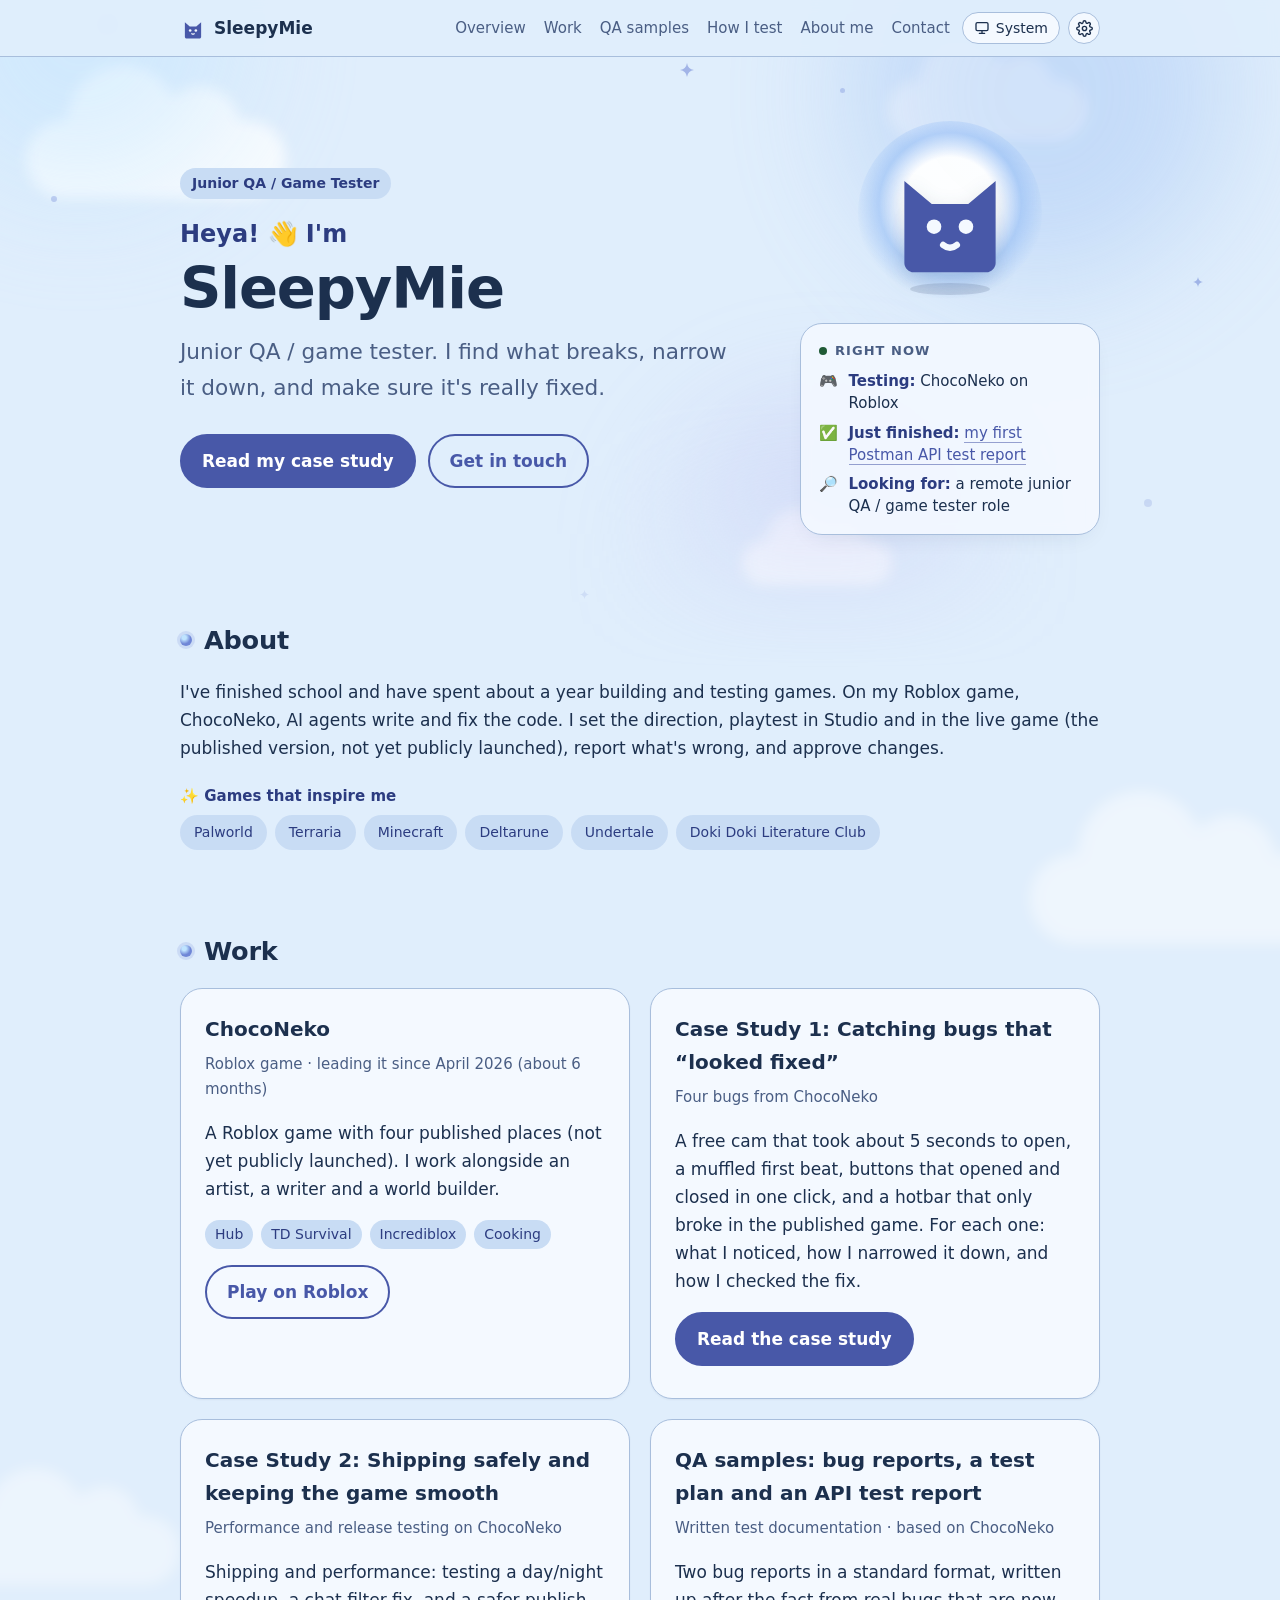
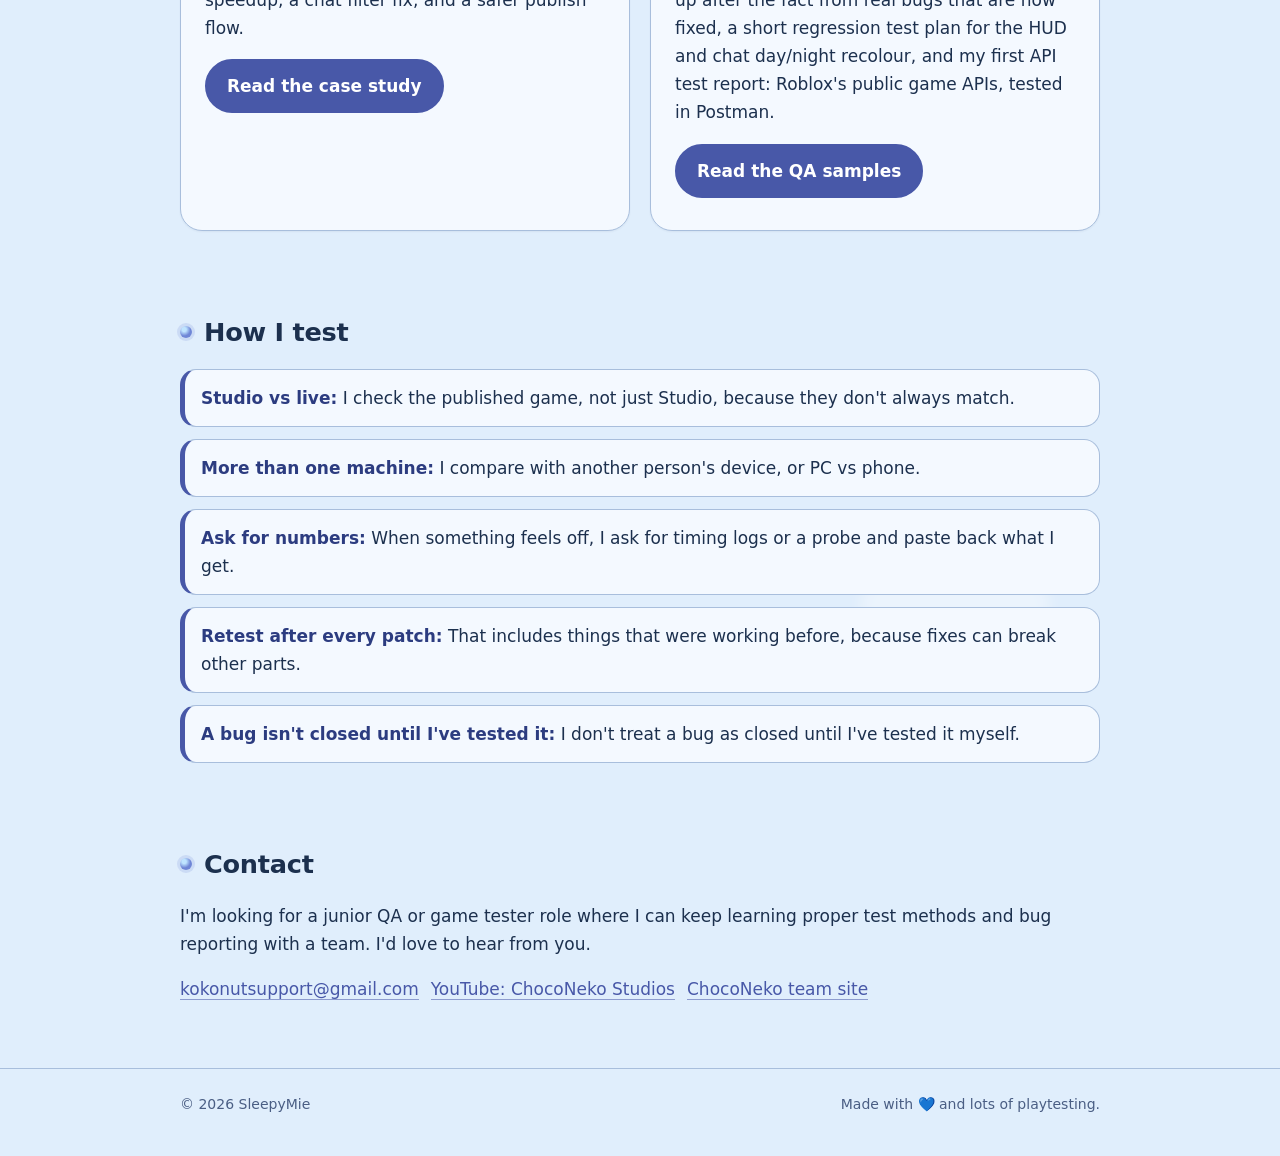
==== commit ff0a488a: "Add Postman API test report to QA samples" ====
--- a/index.html
+++ b/index.html
@@ -6,7 +6,7 @@
 <meta name="color-scheme" content="light dark">
 <meta name="theme-color" content="#e0eefc" media="(prefers-color-scheme: light)">
 <meta name="theme-color" content="#0e1626" media="(prefers-color-scheme: dark)">
-<script>(function(d){d.classList.add('js');var t,f,r,n=navigator,c=n.connection,m=function(q){return!!(window.matchMedia&&matchMedia(q).matches)};try{t=localStorage.getItem('theme');f=localStorage.getItem('fx');r=localStorage.getItem('reduceMotion')}catch(e){}if(t==='light'||t==='dark')d.setAttribute('data-theme',t);if(f!=='full'&&f!=='lite'&&f!=='off'){f=(m('(max-width:600px)')||(n.hardwareConcurrency&&n.hardwareConcurrency<=4)||(c&&c.saveData))?'lite':'full';d.setAttribute('data-fx-auto',f)}d.setAttribute('data-fx',f);d.setAttribute('data-motion',r==='1'||(r!=='0'&&m('(prefers-reduced-motion: reduce)'))?'reduce':'ok')})(document.documentElement)</script>
+<script>(function(d){d.classList.add('js');var t,f,r,k,n=navigator,c=n.connection,m=function(q){return!!(window.matchMedia&&matchMedia(q).matches)};try{t=localStorage.getItem('theme');f=localStorage.getItem('fx');r=localStorage.getItem('reduceMotion');k=localStorage.getItem('touches')}catch(e){}if(t==='light'||t==='dark')d.setAttribute('data-theme',t);if(f!=='full'&&f!=='lite'&&f!=='off'){f=(m('(max-width:600px)')||(n.hardwareConcurrency&&n.hardwareConcurrency<=4)||(c&&c.saveData))?'lite':'full';d.setAttribute('data-fx-auto',f)}d.setAttribute('data-fx',f);d.setAttribute('data-touches',k==='0'?'off':'on');d.setAttribute('data-motion',r==='1'||(r!=='0'&&m('(prefers-reduced-motion: reduce)'))?'reduce':'ok')})(document.documentElement)</script>
 <title>SleepyMie | Junior QA / Game Tester</title>
 <meta name="description" content="SleepyMie, junior QA and game tester. I find what breaks, narrow it down, and make sure it's really fixed.">
 <link rel="icon" href="favicon.ico" sizes="32x32">
@@ -64,7 +64,7 @@
           <h2 class="now-title"><span class="now-dot" aria-hidden="true"></span>Right now</h2>
           <ul>
             <li><span class="emo" aria-hidden="true">🎮</span><span><strong>Testing:</strong> ChocoNeko on Roblox</span></li>
-            <li><span class="emo" aria-hidden="true">📚</span><span><strong>Learning:</strong> Postman API testing</span></li>
+            <li><span class="emo" aria-hidden="true">✅</span><span><strong>Just finished:</strong> <a href="qa-samples.html#api-report">my first Postman API test report</a></span></li>
             <li><span class="emo" aria-hidden="true">🔎</span><span><strong>Looking for:</strong> a remote junior QA / game tester role</span></li>
           </ul>
         </div>
@@ -113,9 +113,9 @@
         <a class="btn primary" href="case-study-2.html">Read the case study</a>
       </div>
       <div class="card">
-        <h3>QA samples: bug reports and a test plan</h3>
+        <h3>QA samples: bug reports, a test plan and an API test report</h3>
         <p class="meta">Written test documentation &middot; based on ChocoNeko</p>
-        <p>Two bug reports in a standard format, written up after the fact from real bugs that are now fixed, and a short regression test plan for the HUD and chat day/night recolour.</p>
+        <p>Two bug reports in a standard format, written up after the fact from real bugs that are now fixed, a short regression test plan for the HUD and chat day/night recolour, and my first API test report: Roblox's public game APIs, tested in Postman.</p>
         <a class="btn primary" href="qa-samples.html">Read the QA samples</a>
       </div>
     </div>
--- a/styles.css
+++ b/styles.css
@@ -96,6 +96,23 @@
   .qa table.stack td{border:0;padding:4px 14px}
   .qa table.stack td::before{content:attr(data-label);display:block;font-size:12px;font-weight:600;letter-spacing:.04em;text-transform:uppercase;color:var(--muted)}
 }
+/* QA samples: API test report. Inline code, and the results table scrolls sideways on small screens
+   (focusable region) instead of stacking, so its six columns stay comparable. */
+.qa code{font-family:ui-monospace,Menlo,Consolas,monospace;font-size:.88em;background:var(--tint);color:var(--strong);padding:1px 5px;border-radius:5px;overflow-wrap:anywhere}
+.qa table.datatests th:nth-child(1){width:44px}
+.qa table.datatests th:nth-child(2){width:36%}
+.qa .table-scroll{overflow-x:auto;margin:0 0 8px;border:1px solid var(--border);border-radius:12px;background:var(--card);overscroll-behavior-x:contain}
+.qa .table-scroll:focus-visible{outline:3px solid var(--accent);outline-offset:2px}
+.qa .table-scroll table{min-width:700px;margin:0;border:0}
+.qa .table-scroll tbody tr:last-child td{border-bottom:0}
+.qa table.results th:nth-child(1){width:40px}
+.qa table.results th:nth-child(2){width:25%}
+.qa table.results th:nth-child(3){width:82px}
+.qa table.results th:nth-child(4),.qa table.results th:nth-child(5){width:122px}
+.qa table.results td:nth-child(-n+5){overflow-wrap:normal}
+.qa table.results td:nth-child(n+3):nth-child(-n+5){white-space:nowrap}
+.qa .scroll-hint{display:none;margin:0 0 6px;font-size:13px;color:var(--muted)}
+@media(max-width:741px){.qa .scroll-hint{display:block}}   /* below 742px (20px page padding + 1px borders) the 700px table no longer fits */
 /* About me page */
 article.cs.about{max-width:760px}
 .about-intro{background:var(--soft);border-radius:var(--radius);padding:26px 28px 14px;margin:8px 0 8px;border:1px solid var(--border)}
@@ -385,3 +402,11 @@
 [data-motion='reduce'] .rv{opacity:1!important;transform:none!important}
 [data-motion='reduce'] .card::after,[data-motion='reduce'] .quote-card::after,[data-motion='reduce'] ul.habits>li::after,[data-motion='reduce'] .btn.primary::after,[data-motion='reduce'] .name-shine,[data-motion='reduce'] .star-shower{display:none!important}
 [data-motion='reduce'] .mascot-cat .face{transform:none!important}
+/* Interactive touches Off (Site settings, html[data-touches='off']): glow, shine, squish, reveals, shimmer, gaze/hop
+   and the animated shower are off. Link underlines and focus rings stay (accessibility). Buttons keep the site's
+   original press (scale .98). */
+[data-touches='off'] .rv{opacity:1!important;transform:none!important}
+[data-touches='off'] .card::after,[data-touches='off'] .quote-card::after,[data-touches='off'] ul.habits>li::after,[data-touches='off'] .btn.primary::after,[data-touches='off'] .name-shine,[data-touches='off'] .star-shower{display:none!important}
+[data-touches='off'] .mascot-cat .face{transform:none!important}
+[data-touches='off'] .cat-bubble{animation:none}
+[data-touches='off']:not([data-motion='reduce']) .btn:active{transform:translateY(0) scale(.98);transition-duration:.18s}
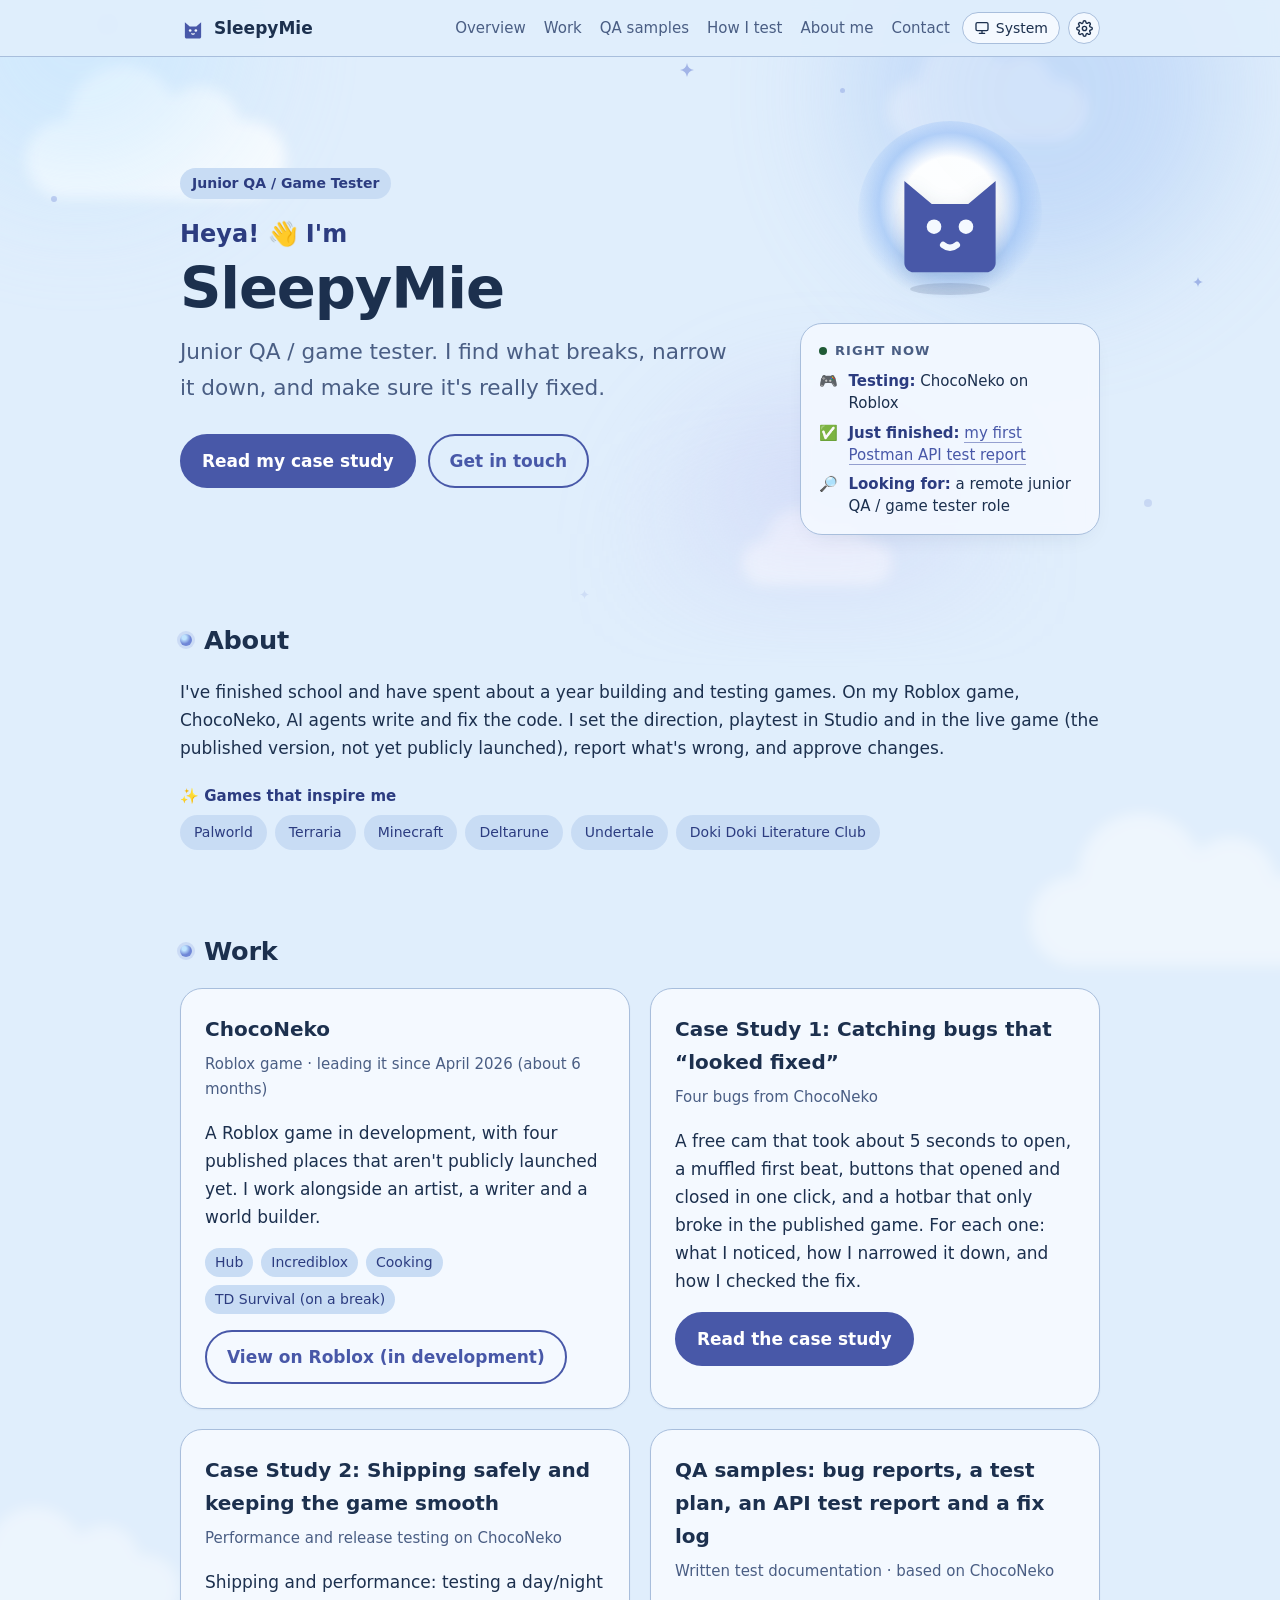
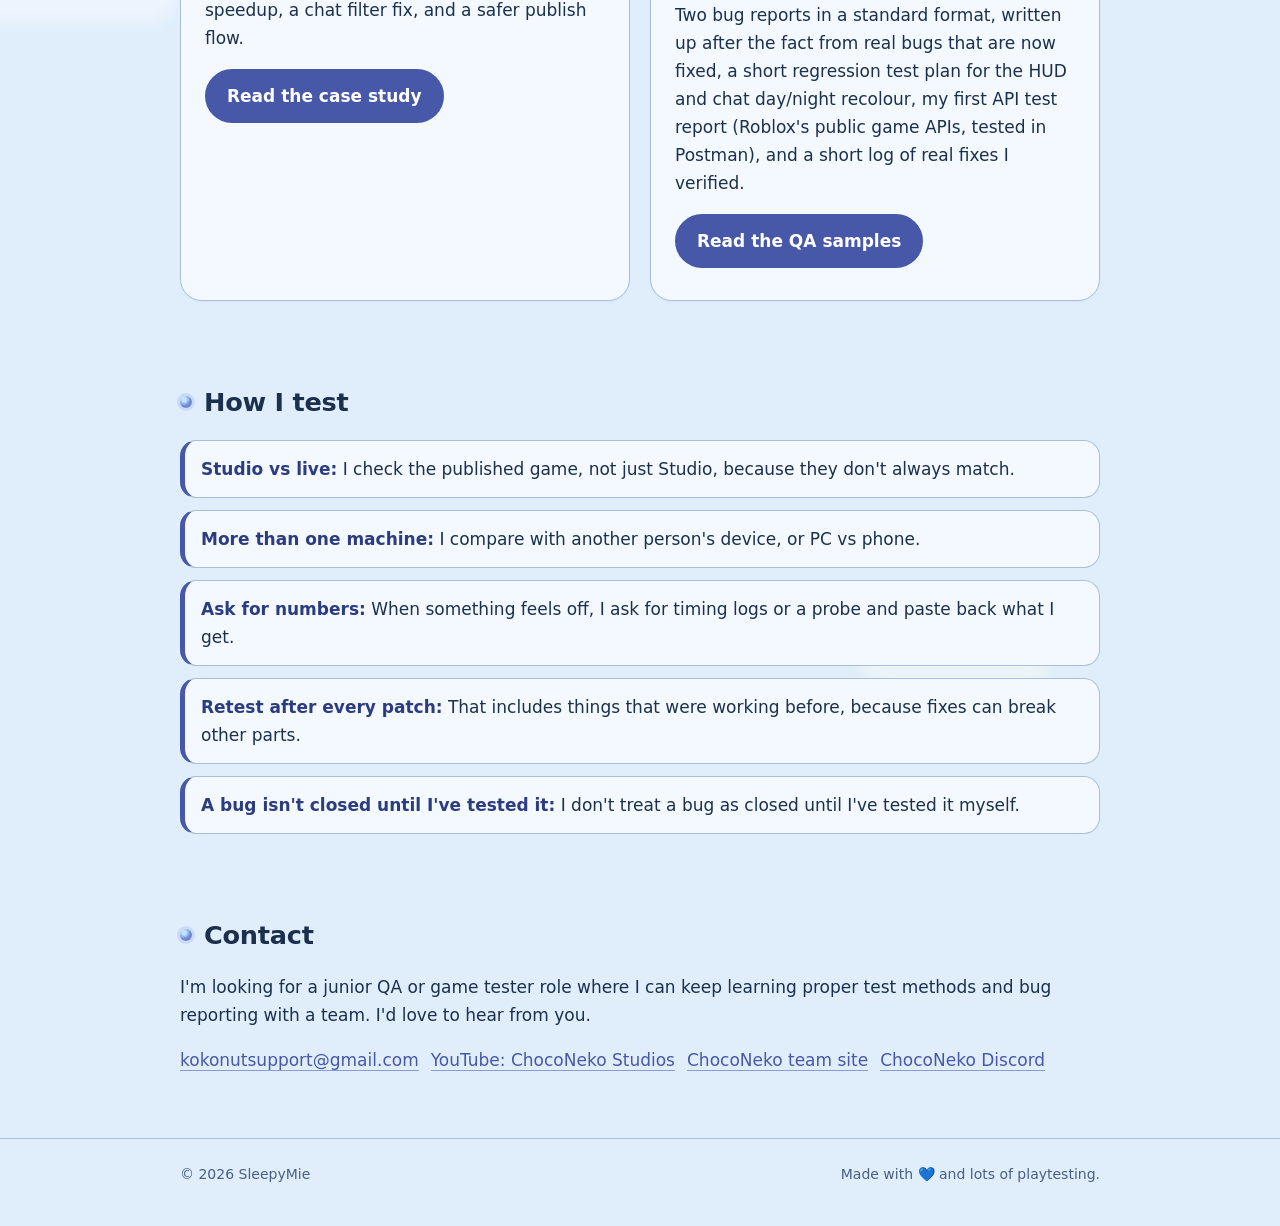
==== commit 5da86a2d: "Match ChocoNeko public facts; add Oct 7 verification log" ====
--- a/index.html
+++ b/index.html
@@ -94,11 +94,11 @@
       <div class="card">
         <h3>ChocoNeko</h3>
         <p class="meta">Roblox game &middot; leading it since April 2026 (about 6 months)</p>
-        <p>A Roblox game with four published places (not yet publicly launched). I work alongside an artist, a writer and a world builder.</p>
+        <p>A Roblox game in development, with four published places that aren't publicly launched yet. I work alongside an artist, a writer and a world builder.</p>
         <ul class="chips" aria-label="Published places">
-          <li>Hub</li><li>TD Survival</li><li>Incrediblox</li><li>Cooking</li>
+          <li>Hub</li><li>Incrediblox</li><li>Cooking</li><li>TD Survival (on a break)</li>
         </ul>
-        <a class="btn" href="https://www.roblox.com/games/129419556998762/Choco-Neko" target="_blank" rel="noopener">Play on Roblox</a>
+        <a class="btn" href="https://www.roblox.com/games/129419556998762/Choco-Neko" target="_blank" rel="noopener">View on Roblox (in development)</a>
       </div>
       <div class="card">
         <h3>Case Study 1: Catching bugs that &ldquo;looked fixed&rdquo;</h3>
@@ -113,9 +113,9 @@
         <a class="btn primary" href="case-study-2.html">Read the case study</a>
       </div>
       <div class="card">
-        <h3>QA samples: bug reports, a test plan and an API test report</h3>
+        <h3>QA samples: bug reports, a test plan, an API test report and a fix log</h3>
         <p class="meta">Written test documentation &middot; based on ChocoNeko</p>
-        <p>Two bug reports in a standard format, written up after the fact from real bugs that are now fixed, a short regression test plan for the HUD and chat day/night recolour, and my first API test report: Roblox's public game APIs, tested in Postman.</p>
+        <p>Two bug reports in a standard format, written up after the fact from real bugs that are now fixed, a short regression test plan for the HUD and chat day/night recolour, my first API test report (Roblox's public game APIs, tested in Postman), and a short log of real fixes I verified.</p>
         <a class="btn primary" href="qa-samples.html">Read the QA samples</a>
       </div>
     </div>
@@ -139,6 +139,7 @@
       <li><a href="mailto:kokonutsupport@gmail.com">kokonutsupport@gmail.com</a></li>
       <li><a href="https://www.youtube.com/@ChocoNekoStudios" target="_blank" rel="noopener">YouTube: ChocoNeko Studios</a></li>
       <li><a href="https://sleepymiemoo.github.io/choconeko-site/" target="_blank" rel="noopener">ChocoNeko team site</a></li>
+      <li><a href="https://discord.gg/d4KFuRJRCx" target="_blank" rel="noopener">ChocoNeko Discord</a></li>
     </ul>
   </section>
 </main>
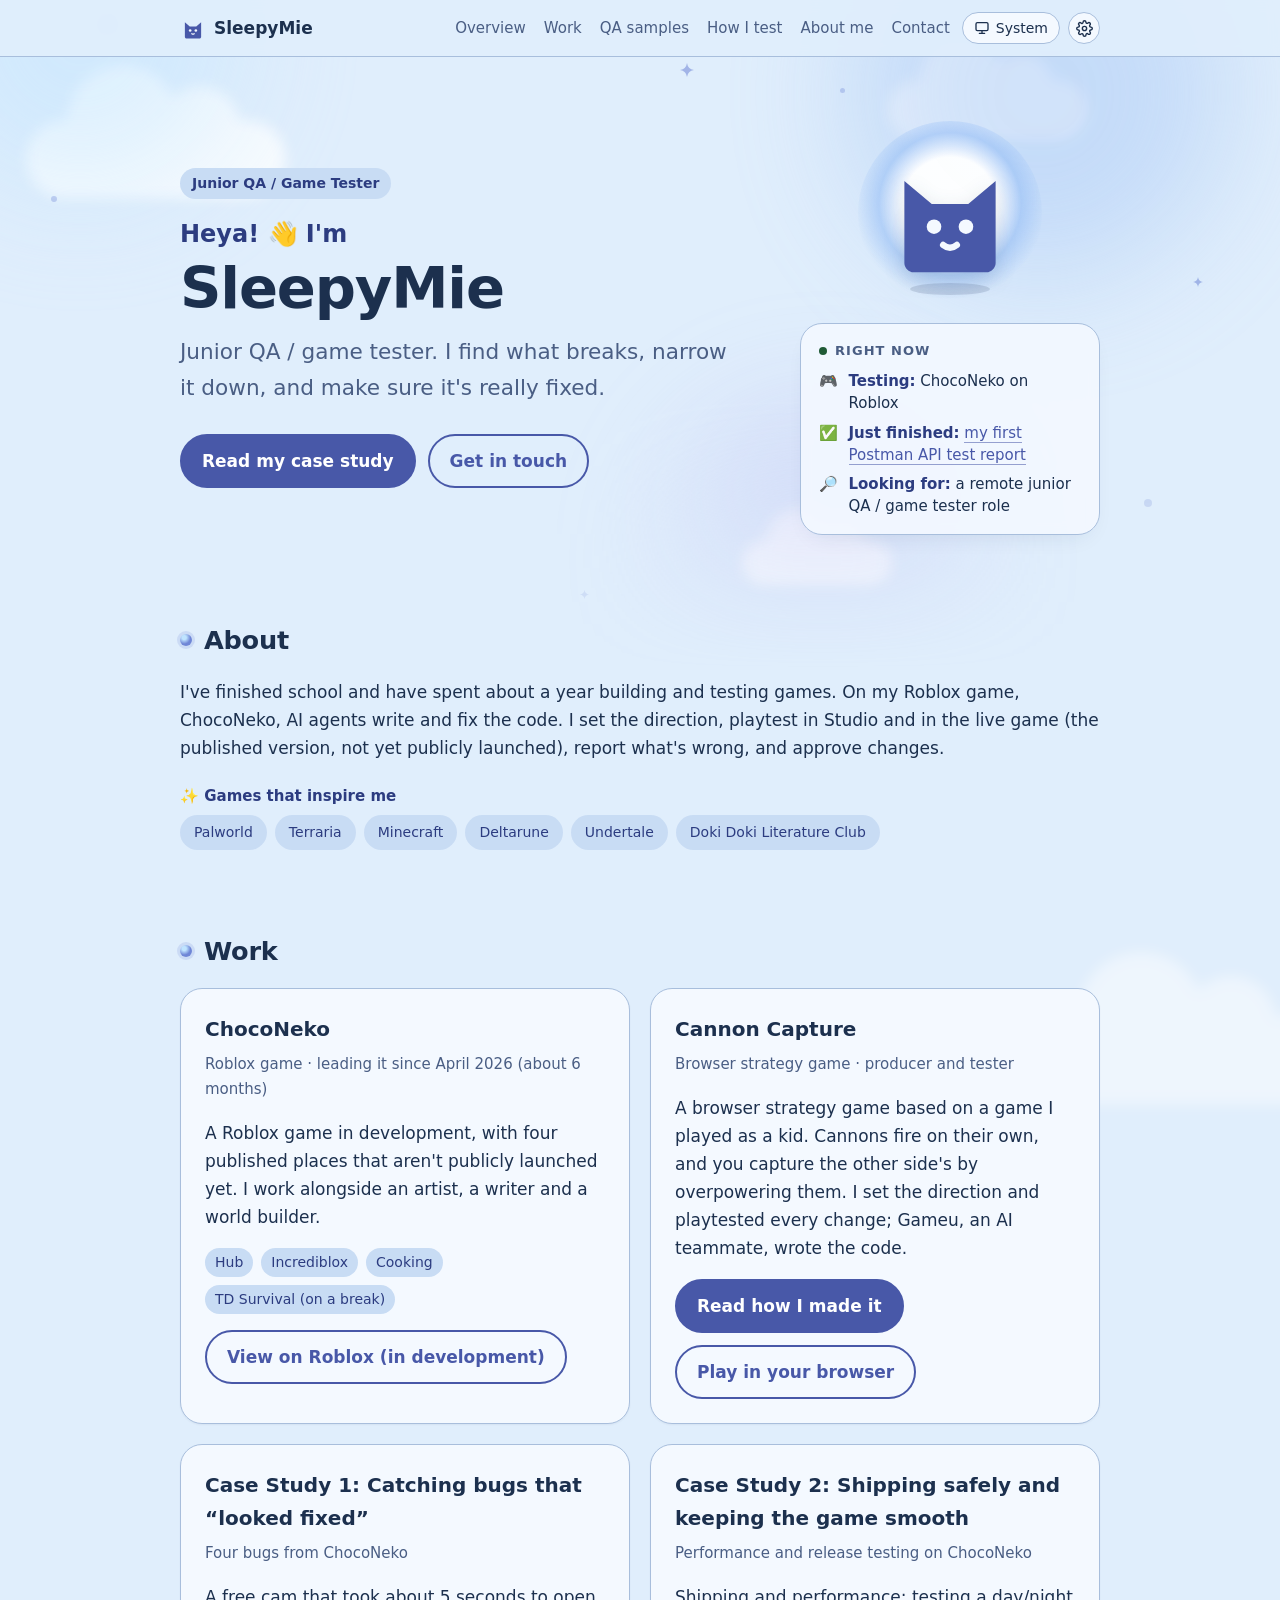
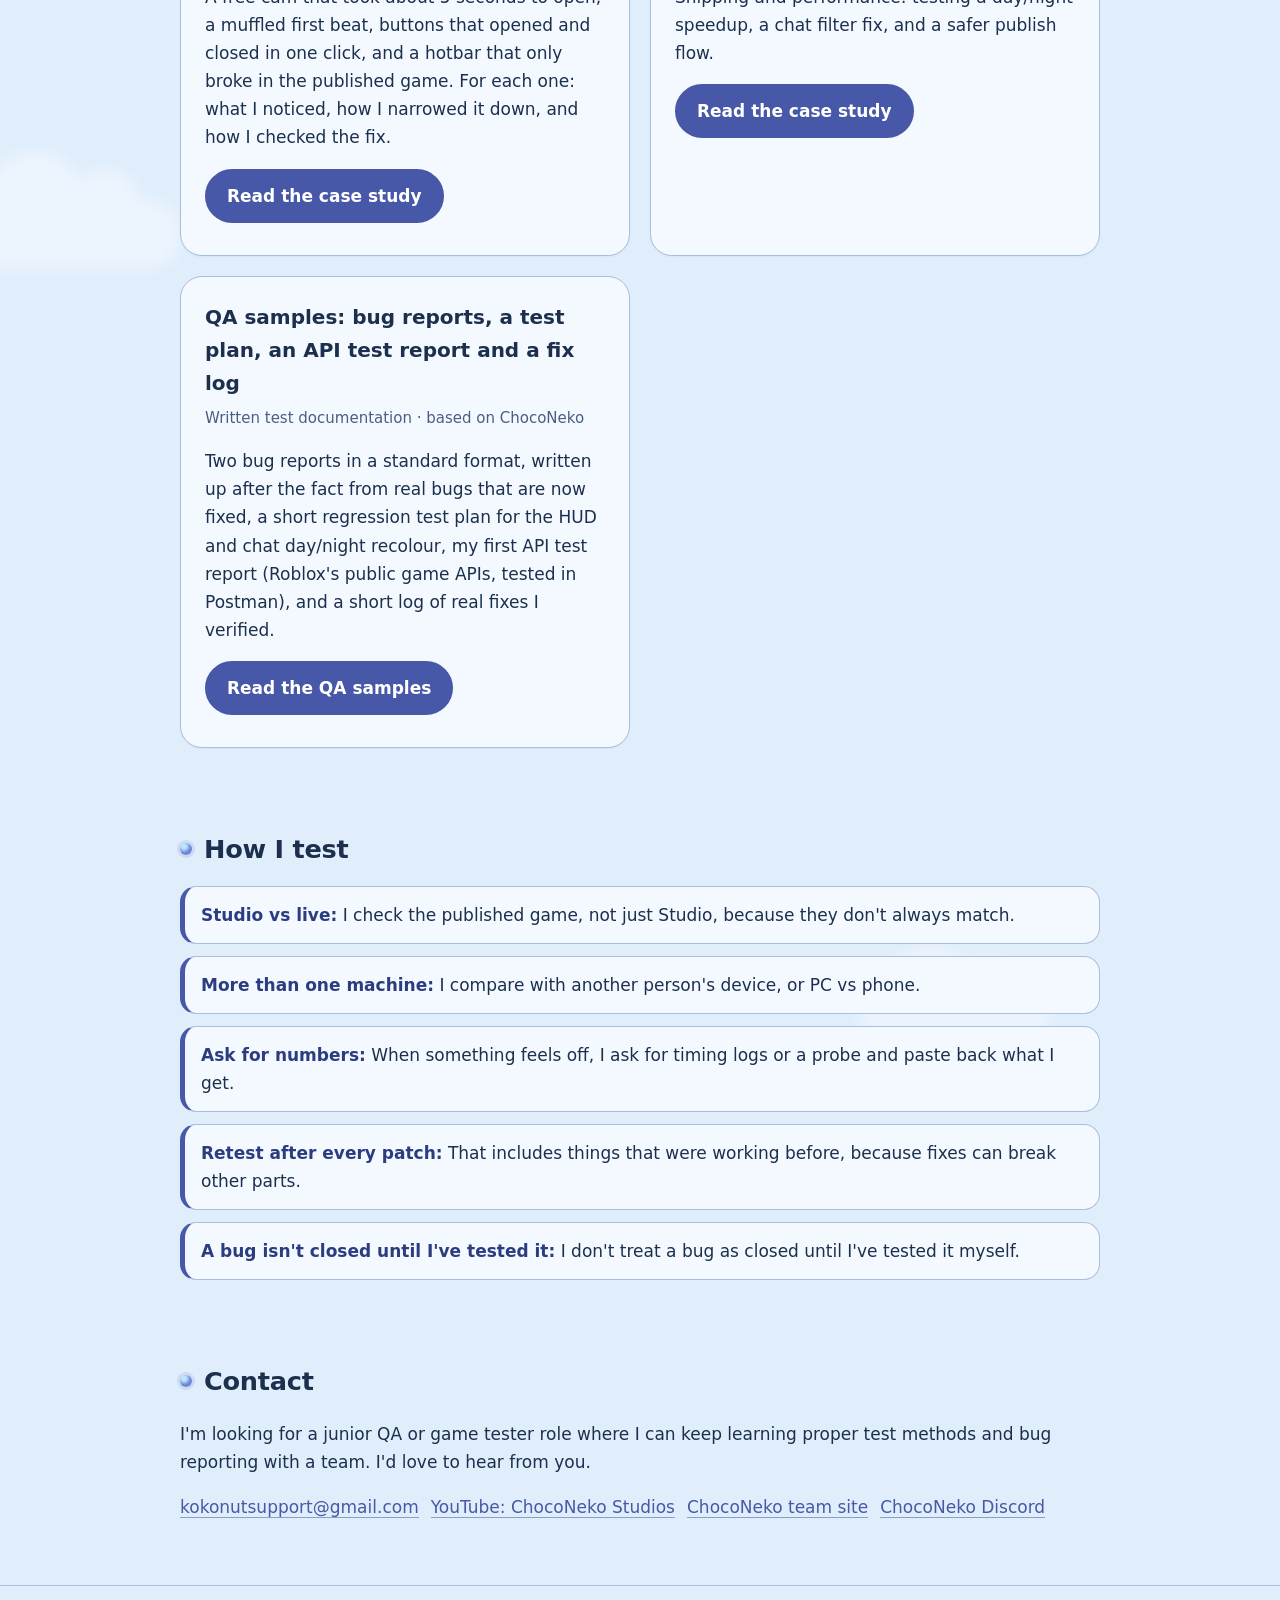
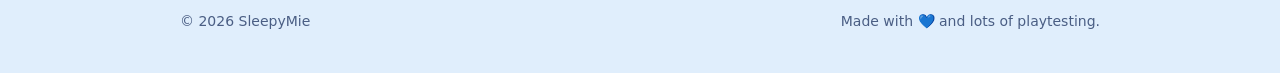
==== commit 711f964f: "Add Cannon Capture page and link-preview images" ====
--- a/index.html
+++ b/index.html
@@ -9,6 +9,17 @@
 <script>(function(d){d.classList.add('js');var t,f,r,k,n=navigator,c=n.connection,m=function(q){return!!(window.matchMedia&&matchMedia(q).matches)};try{t=localStorage.getItem('theme');f=localStorage.getItem('fx');r=localStorage.getItem('reduceMotion');k=localStorage.getItem('touches')}catch(e){}if(t==='light'||t==='dark')d.setAttribute('data-theme',t);if(f!=='full'&&f!=='lite'&&f!=='off'){f=(m('(max-width:600px)')||(n.hardwareConcurrency&&n.hardwareConcurrency<=4)||(c&&c.saveData))?'lite':'full';d.setAttribute('data-fx-auto',f)}d.setAttribute('data-fx',f);d.setAttribute('data-touches',k==='0'?'off':'on');d.setAttribute('data-motion',r==='1'||(r!=='0'&&m('(prefers-reduced-motion: reduce)'))?'reduce':'ok')})(document.documentElement)</script>
 <title>SleepyMie | Junior QA / Game Tester</title>
 <meta name="description" content="SleepyMie, junior QA and game tester. I find what breaks, narrow it down, and make sure it's really fixed.">
+<meta property="og:type" content="website">
+<meta property="og:site_name" content="SleepyMie">
+<meta property="og:title" content="SleepyMie | Junior QA / Game Tester">
+<meta property="og:description" content="SleepyMie, junior QA and game tester. I find what breaks, narrow it down, and make sure it's really fixed.">
+<meta property="og:url" content="https://sleepymiemoo.github.io/">
+<meta property="og:image" content="https://sleepymiemoo.github.io/images/og-image.png">
+<meta property="og:image:type" content="image/png">
+<meta property="og:image:width" content="1200">
+<meta property="og:image:height" content="630">
+<meta property="og:image:alt" content="SleepyMie, junior QA tester, playtesting ChocoNeko and more. A cat mascot on a starry night-blue background.">
+<meta name="twitter:card" content="summary_large_image">
 <link rel="icon" href="favicon.ico" sizes="32x32">
 <link rel="icon" href="favicon.svg" type="image/svg+xml">
 <link rel="apple-touch-icon" href="apple-touch-icon.png">
@@ -101,6 +112,15 @@
         <a class="btn" href="https://www.roblox.com/games/129419556998762/Choco-Neko" target="_blank" rel="noopener">View on Roblox (in development)</a>
       </div>
       <div class="card">
+        <h3>Cannon Capture</h3>
+        <p class="meta">Browser strategy game &middot; producer and tester</p>
+        <p>A browser strategy game based on a game I played as a kid. Cannons fire on their own, and you capture the other side's by overpowering them. I set the direction and playtested every change; Gameu, an AI teammate, wrote the code.</p>
+        <div class="btns">
+          <a class="btn primary" href="cannon-capture.html">Read how I made it</a>
+          <a class="btn" href="https://sleepymiemoo.github.io/cannon-capture/" target="_blank" rel="noopener">Play in your browser</a>
+        </div>
+      </div>
+      <div class="card">
         <h3>Case Study 1: Catching bugs that &ldquo;looked fixed&rdquo;</h3>
         <p class="meta">Four bugs from ChocoNeko</p>
         <p>A free cam that took about 5 seconds to open, a muffled first beat, buttons that opened and closed in one click, and a hotbar that only broke in the published game. For each one: what I noticed, how I narrowed it down, and how I checked the fix.</p>
--- a/styles.css
+++ b/styles.css
@@ -113,6 +113,11 @@
 .qa table.results td:nth-child(n+3):nth-child(-n+5){white-space:nowrap}
 .qa .scroll-hint{display:none;margin:0 0 6px;font-size:13px;color:var(--muted)}
 @media(max-width:741px){.qa .scroll-hint{display:block}}   /* below 742px (20px page padding + 1px borders) the 700px table no longer fits */
+/* Cannon Capture page: screenshots (WebP, width/height set to avoid layout shift) and a small note */
+article.cs .shot{margin:24px 0 8px}
+article.cs .shot img{display:block;width:100%;height:auto;border:1px solid var(--border);border-radius:14px;background:var(--card);box-shadow:0 10px 26px -14px var(--shadow-lift)}
+article.cs .shot figcaption{margin:8px 2px 0;font-size:14px;color:var(--muted)}
+.cannon .note{margin:10px 0 0;font-size:14px;color:var(--muted)}
 /* About me page */
 article.cs.about{max-width:760px}
 .about-intro{background:var(--soft);border-radius:var(--radius);padding:26px 28px 14px;margin:8px 0 8px;border:1px solid var(--border)}
